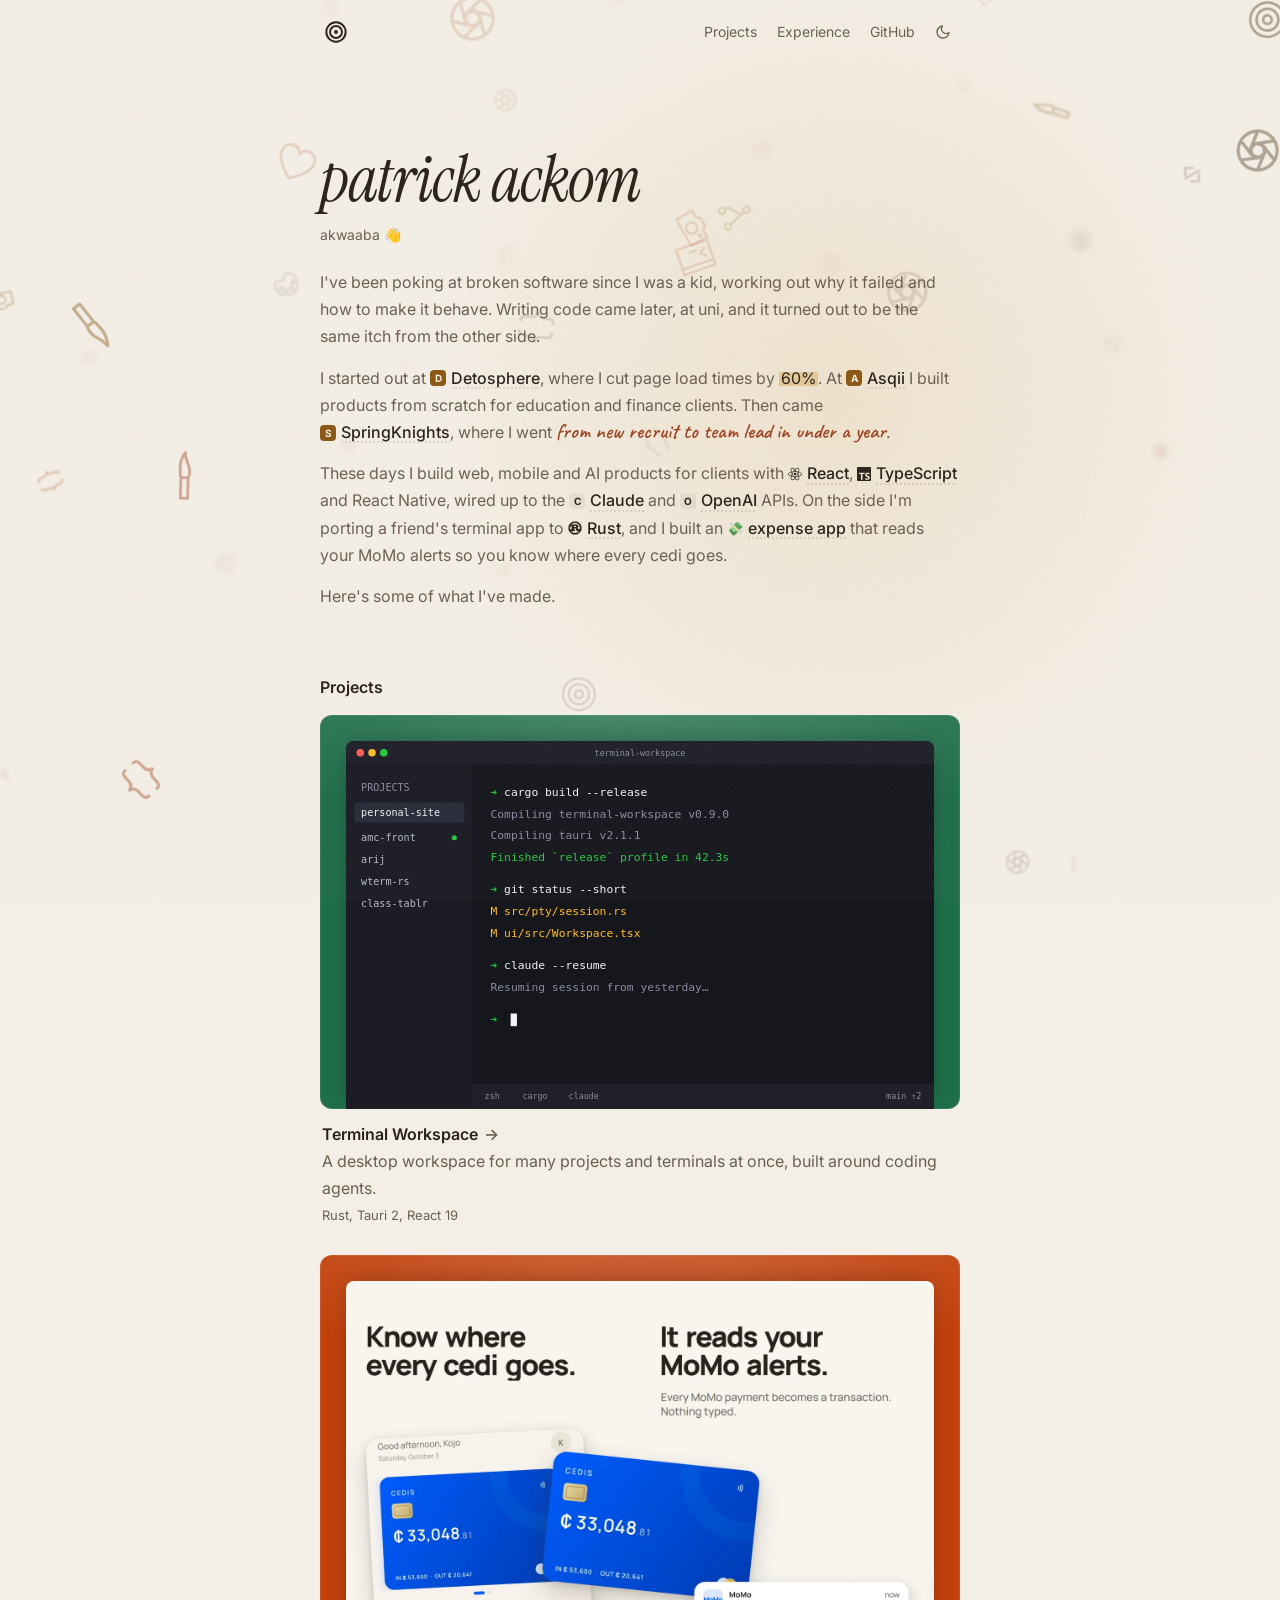
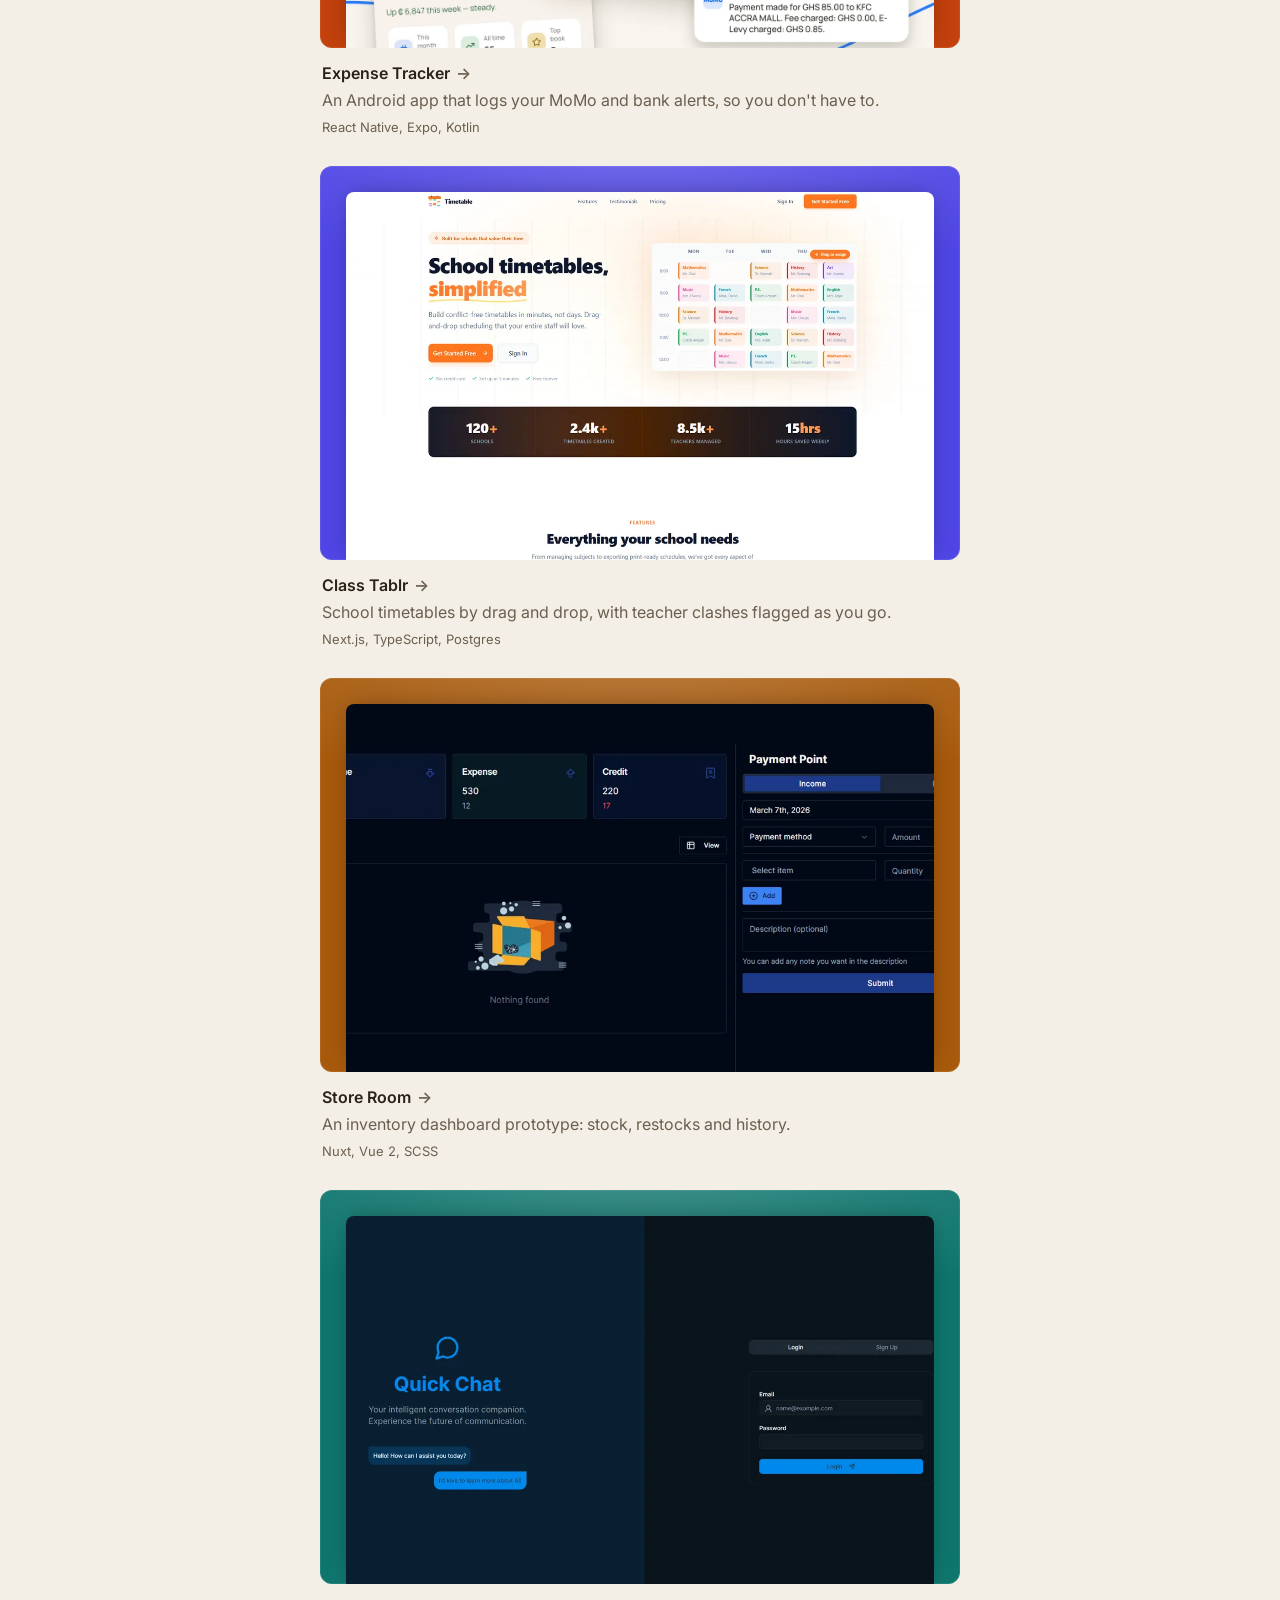
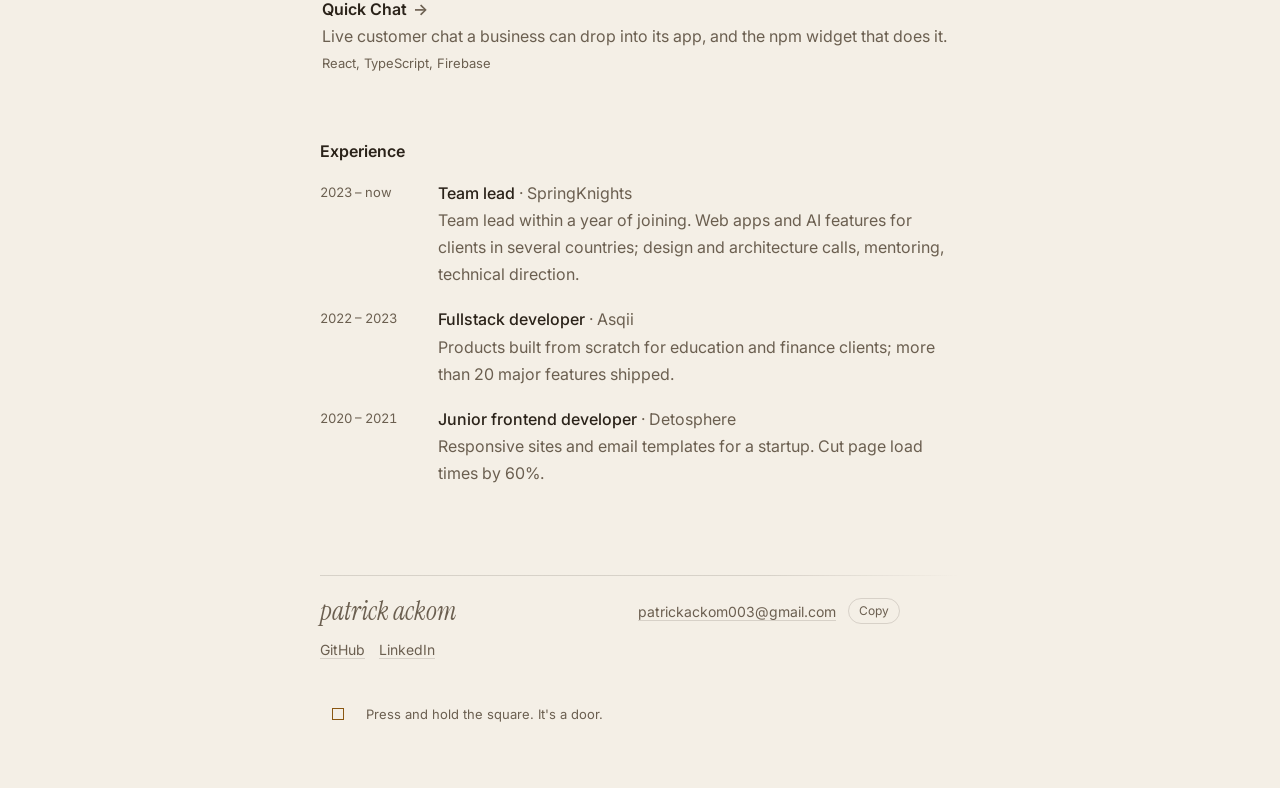
==== index.html @ d1dd1cc8 "feat: tech, photography and painting symbols; team lead at SpringKnights Co-Authored-By: Claude Opus" ====
<!doctype html>
<html lang="en">
    <head>
        <meta charset="UTF-8" />
        <meta name="viewport" content="width=device-width, initial-scale=1.0" />
        <title>Patrick Ackom</title>
        <link rel="icon" href="/favicon.svg" type="image/svg+xml" />
        <meta
            name="description"
            content="Patrick Ackom is a fullstack engineer building web, mobile and AI products, plus a terminal workspace in Rust."
        />
        <link rel="canonical" href="https://patrickackom.site/" />
        <meta property="og:title" content="Patrick Ackom" />
        <meta
            property="og:description"
            content="Fullstack engineer. Web, mobile and AI products, and lately a terminal in Rust."
        />
        <meta property="og:url" content="https://patrickackom.site/" />
        <meta property="og:type" content="website" />
        <meta name="theme-color" content="#1a1918" />

        <!-- Theme and intro state before first paint -->
        <script>
            (function () {
                var d = document.documentElement, t = null, played = null;
                try { t = localStorage.getItem('theme'); } catch (e) {}
                if (t !== 'light' && t !== 'dark') t = matchMedia('(prefers-color-scheme: dark)').matches ? 'dark' : 'light';
                d.setAttribute('data-theme', t);
                d.classList.add('js');
                try { played = sessionStorage.getItem('storyPlayed'); } catch (e) {}
                var reduce = matchMedia('(prefers-reduced-motion: reduce)').matches;
                if (!reduce && played !== '1' && !location.hash) {
                    d.classList.add('story-pending');
                    // If the intro hasn't started in 3s (slow network, script error), show the page as is.
                    setTimeout(function () {
                        if (!window.__storyStarted) d.classList.remove('story-pending');
                    }, 3000);
                }
            })();
        </script>

        <link rel="preconnect" href="https://fonts.googleapis.com" />
        <link rel="preconnect" href="https://fonts.gstatic.com" crossorigin />
        <link
            href="https://fonts.googleapis.com/css2?family=Caveat:wght@600&family=Instrument+Serif:ital@1&family=Inter:wght@400;500;600;700&display=swap"
            rel="stylesheet"
        />
        <link rel="stylesheet" href="/css/site.css" />
    </head>
    <body>
        <a class="skip" href="#main">Skip to content</a>
        <canvas id="bg" aria-hidden="true"></canvas>

        <div class="nav-wrap">
            <nav class="nav col" aria-label="Main">
                <a href="/" class="nav-mark" aria-label="Patrick Ackom, home">
                    <svg viewBox="0 0 100 100" aria-hidden="true" fill="none" stroke="currentColor" stroke-width="9">
                        <circle cx="50" cy="50" r="44" /><circle cx="50" cy="50" r="27" /><circle cx="50" cy="50" r="9" fill="currentColor" stroke="none" />
                    </svg>
                </a>
                <div class="nav-links">
                    <a href="#projects">Projects</a>
                    <a href="#experience">Experience</a>
                    <a href="https://github.com/patt-rick" target="_blank" rel="noopener">GitHub</a>
                    <button class="theme-toggle" id="theme-toggle" type="button" aria-label="Switch theme">
                        <svg class="moon" viewBox="0 0 24 24" fill="none" stroke="currentColor" stroke-width="2" stroke-linecap="round" stroke-linejoin="round" aria-hidden="true"><path d="M21 12.8A9 9 0 1 1 11.2 3a7 7 0 0 0 9.8 9.8z" /></svg>
                        <svg class="sun" viewBox="0 0 24 24" fill="none" stroke="currentColor" stroke-width="2" stroke-linecap="round" aria-hidden="true"><circle cx="12" cy="12" r="4" /><path d="M12 2v2M12 20v2M4.9 4.9l1.4 1.4M17.7 17.7l1.4 1.4M2 12h2M20 12h2M4.9 19.1l1.4-1.4M17.7 6.3l1.4-1.4" /></svg>
                    </button>
                </div>
            </nav>
        </div>

        <main id="main" class="col">
            <header class="intro">
                <h1 class="name"><span class="name-script">patrick ackom</span></h1>
                <p class="akwaaba">akwaaba <span aria-hidden="true">👋</span></p>
            </header>

            <div class="story" id="story">
                <p>
                    I've been poking at broken software since I was a kid, working out why it failed and
                    how to make it behave. Writing code came later, at uni, and it turned out to be the
                    same itch from the other side.
                </p>
                <p>
                    I started out at
                    <span class="chip"><span class="chip-ico chip-ico--letter" aria-hidden="true">D</span>Detosphere</span>,
                    where I cut page load times by <mark class="hl">60%</mark>. At
                    <span class="chip"><span class="chip-ico chip-ico--letter" aria-hidden="true">A</span>Asqii</span>
                    I built products from scratch for education and finance clients. Then came
                    <span class="chip"><span class="chip-ico chip-ico--letter" aria-hidden="true">S</span>SpringKnights</span>,
                    where I went <span class="hand">from new recruit to team lead in under a year</span>.
                </p>
                <p>
                    These days I build web, mobile and AI products for clients with
                    <span class="chip"><span class="chip-ico chip-ico--mask" style="--icon: url(/img/logos/react.svg)" aria-hidden="true"></span>React</span>,
                    <span class="chip"><span class="chip-ico chip-ico--mask" style="--icon: url(/img/logos/typescript.svg)" aria-hidden="true"></span>TypeScript</span>
                    and React Native, wired up to the
                    <span class="chip"><span class="chip-ico" aria-hidden="true">C</span>Claude</span> and
                    <span class="chip"><span class="chip-ico" aria-hidden="true">O</span>OpenAI</span> APIs.
                    On the side I'm porting a friend's terminal app to
                    <a class="chip" href="/projects/terminal-workspace/"><span class="chip-ico chip-ico--mask" style="--icon: url(/img/logos/rust.svg)" aria-hidden="true"></span>Rust</a>,
                    and I built an
                    <a class="chip" href="/projects/expense-tracker/"><span class="chip-ico chip-ico--emoji" aria-hidden="true">💸</span>expense app</a>
                    that reads your MoMo alerts so you know where every cedi goes.
                </p>
                <p>Here's some of what I've made.</p>
            </div>

            <div id="after-story">
                <section class="section" id="projects" aria-labelledby="projects-title">
                    <div class="section-head">
                        <h2 class="section-title" id="projects-title">Projects</h2>
                    </div>
                    <div class="cards">
                        <a class="card" href="/projects/terminal-workspace/" style="--card: #1f6f4a">
                            <div class="card-frame">
                                <img class="card-shot" src="/img/terminal.svg" alt="" width="1400" height="875" />
                            </div>
                            <div class="card-meta">
                                <h3 class="card-title">Terminal Workspace <span class="arrow" aria-hidden="true">→</span></h3>
                                <p class="card-line">A desktop workspace for many projects and terminals at once, built around coding agents.</p>
                                <p class="card-stack">Rust, Tauri 2, React 19</p>
                            </div>
                        </a>
                        <a class="card" href="/projects/expense-tracker/" style="--card: #c2410c">
                            <div class="card-frame">
                                <img class="card-shot" src="/img/expense.webp" alt="" width="1400" height="1050" loading="lazy" />
                            </div>
                            <div class="card-meta">
                                <h3 class="card-title">Expense Tracker <span class="arrow" aria-hidden="true">→</span></h3>
                                <p class="card-line">An Android app that logs your MoMo and bank alerts, so you don't have to.</p>
                                <p class="card-stack">React Native, Expo, Kotlin</p>
                            </div>
                        </a>
                        <a class="card" href="/projects/class-tablr/" style="--card: #4f46e5">
                            <div class="card-frame">
                                <img class="card-shot" src="/img/tt.webp" alt="" width="1400" height="717" loading="lazy" />
                            </div>
                            <div class="card-meta">
                                <h3 class="card-title">Class Tablr <span class="arrow" aria-hidden="true">→</span></h3>
                                <p class="card-line">School timetables by drag and drop, with teacher clashes flagged as you go.</p>
                                <p class="card-stack">Next.js, TypeScript, Postgres</p>
                            </div>
                        </a>
                        <a class="card" href="/projects/store-room/" style="--card: #a85a0c">
                            <div class="card-frame">
                                <img class="card-shot" src="/img/sr.webp" alt="" width="1400" height="598" loading="lazy" />
                            </div>
                            <div class="card-meta">
                                <h3 class="card-title">Store Room <span class="arrow" aria-hidden="true">→</span></h3>
                                <p class="card-line">An inventory dashboard prototype: stock, restocks and history.</p>
                                <p class="card-stack">Nuxt, Vue 2, SCSS</p>
                            </div>
                        </a>
                        <a class="card" href="/projects/quick-chat/" style="--card: #0f766e">
                            <div class="card-frame">
                                <img class="card-shot" src="/img/qc.webp" alt="" width="1400" height="665" loading="lazy" />
                            </div>
                            <div class="card-meta">
                                <h3 class="card-title">Quick Chat <span class="arrow" aria-hidden="true">→</span></h3>
                                <p class="card-line">Live customer chat a business can drop into its app, and the npm widget that does it.</p>
                                <p class="card-stack">React, TypeScript, Firebase</p>
                            </div>
                        </a>
                    </div>
                </section>

                <section class="section" id="experience" aria-labelledby="experience-title">
                    <div class="section-head">
                        <h2 class="section-title" id="experience-title">Experience</h2>
                    </div>
                    <ol class="jobs">
                        <li class="job">
                            <p class="job-years">2023 – now</p>
                            <div>
                                <h3 class="job-role">Team lead <span class="job-at">· SpringKnights</span></h3>
                                <p class="job-desc">Team lead within a year of joining. Web apps and AI features for clients in several countries; design and architecture calls, mentoring, technical direction.</p>
                            </div>
                        </li>
                        <li class="job">
                            <p class="job-years">2022 – 2023</p>
                            <div>
                                <h3 class="job-role">Fullstack developer <span class="job-at">· Asqii</span></h3>
                                <p class="job-desc">Products built from scratch for education and finance clients; more than 20 major features shipped.</p>
                            </div>
                        </li>
                        <li class="job">
                            <p class="job-years">2020 – 2021</p>
                            <div>
                                <h3 class="job-role">Junior frontend developer <span class="job-at">· Detosphere</span></h3>
                                <p class="job-desc">Responsive sites and email templates for a startup. Cut page load times by 60%.</p>
                            </div>
                        </li>
                    </ol>
                </section>
            </div>
        </main>

        <footer class="footer col">
            <hr class="footer-rule" />
            <div class="footer-row">
                <p class="footer-name" aria-hidden="true">patrick ackom</p>
                <div class="footer-contact">
                    <a class="link footer-email" href="mailto:patrickackom003@gmail.com">patrickackom003@gmail.com</a>
                    <button class="copy" id="copy" type="button" data-copy="patrickackom003@gmail.com">Copy</button>
                    <span class="copy-status" id="copy-status" role="status" aria-live="polite"></span>
                </div>
            </div>
            <p class="footer-links">
                <a class="link" href="https://github.com/patt-rick" target="_blank" rel="noopener">GitHub</a>
                <a class="link" href="https://www.linkedin.com/in/patrick-ackom" target="_blank" rel="noopener">LinkedIn</a>
            </p>
            <div class="egg" id="egg">
                <button class="egg-square" id="egg-square" type="button" aria-describedby="egg-hint">
                    <svg class="egg-ring" viewBox="0 0 40 40" aria-hidden="true">
                        <circle cx="20" cy="20" r="18" pathLength="1" />
                    </svg>
                    <span class="sr-only">Open the hidden page</span>
                </button>
                <p class="egg-hint" id="egg-hint">Press and hold the square. It's a door.</p>
                <p class="sr-only" id="egg-status" aria-live="polite"></p>
            </div>
        </footer>

        <script src="/js/site.js" defer></script>
        <script src="/js/glyphs.js" defer></script>
        <script src="/js/adinkra.js" defer></script>
        <script src="/js/story.js" defer></script>
        <script src="/js/easter.js" defer></script>
    </body>
</html>
---- css/site.css ----
/* ==========================================================
   patrickackom.site: one narrow column, a story, and line-art
   symbols (Adinkra, tech, camera, paint) drifting through warm light behind it.
   Inter for reading, Caveat for the odd handwritten aside,
   Instrument Serif italic for the name.
   ========================================================== */

/* ---------- Tokens ---------- */
:root {
  --bg: #f4efe6;
  --surface: rgba(255, 252, 245, 0.72);
  --text: #2a2219;
  --muted: #6b5f50;
  --rule: rgba(42, 34, 25, 0.14);
  --accent: #8a5712;
  --accent-2: #9c4422;
  --hl: rgba(212, 162, 76, 0.42);
  --chip-bg: rgba(42, 34, 25, 0.06);
  --glyph-1: #8a5a1c;
  --glyph-2: #a24a26;
  --glyph-3: #5a4630;
  --shaft: rgba(212, 162, 76, 0.16);
  --grain: 0.05;

  --col: 640px;
  --gutter: 16px;
  --ease-out: cubic-bezier(0.16, 1, 0.3, 1);
  color-scheme: light;
}

:root[data-theme='dark'] {
  --bg: #1a1918;
  --surface: rgba(26, 25, 24, 0.72);
  --text: #ece8e1;
  --muted: #a39d93;
  --rule: rgba(236, 232, 225, 0.12);
  --accent: #d4a24c;
  --accent-2: #e08a62;
  --hl: rgba(212, 162, 76, 0.34);
  --chip-bg: rgba(236, 232, 225, 0.07);
  --glyph-1: #d4a24c;
  --glyph-2: #c8643b;
  --glyph-3: #efe3c8;
  --shaft: rgba(232, 190, 120, 0.09);
  --grain: 0.07;
  color-scheme: dark;
}

/* No-JS visitors who prefer dark still get it. */
@media (prefers-color-scheme: dark) {
  :root:not([data-theme]) {
    --bg: #1a1918;
    --surface: rgba(26, 25, 24, 0.72);
    --text: #ece8e1;
    --muted: #a39d93;
    --rule: rgba(236, 232, 225, 0.12);
    --accent: #d4a24c;
    --accent-2: #e08a62;
    --hl: rgba(212, 162, 76, 0.34);
    --chip-bg: rgba(236, 232, 225, 0.07);
    --shaft: rgba(232, 190, 120, 0.09);
    --grain: 0.07;
    color-scheme: dark;
  }
}

/* ---------- Base ---------- */
*,
*::before,
*::after { box-sizing: border-box; }

html { -webkit-text-size-adjust: 100%; scroll-padding-top: 80px; }

body {
  margin: 0;
  min-height: 100vh;
  background: var(--bg);
  color: var(--text);
  font-family: 'Inter', system-ui, -apple-system, 'Segoe UI', sans-serif;
  font-size: 16px;
  line-height: 1.7;
  -webkit-font-smoothing: antialiased;
  overflow-x: clip;
  transition: background-color 0.4s ease, color 0.4s ease;
}

/* Warm light shaft, top right. */
body::before {
  content: '';
  position: fixed;
  inset: -20% -10% auto auto;
  width: 90vmax;
  height: 90vmax;
  background: radial-gradient(closest-side, var(--shaft), transparent 70%);
  pointer-events: none;
  z-index: 0;
}

/* Film grain. */
body::after {
  content: '';
  position: fixed;
  inset: 0;
  pointer-events: none;
  z-index: 50;
  opacity: var(--grain);
  background-image: url("data:image/svg+xml,%3Csvg xmlns='http://www.w3.org/2000/svg' width='160' height='160'%3E%3Cfilter id='n'%3E%3CfeTurbulence type='fractalNoise' baseFrequency='.9' numOctaves='2' stitchTiles='stitch'/%3E%3C/filter%3E%3Crect width='100%25' height='100%25' filter='url(%23n)'/%3E%3C/svg%3E");
}

#bg {
  position: fixed;
  inset: 0;
  width: 100%;
  height: 100%;
  z-index: 0;
  pointer-events: none;
}

h1, h2, h3, p, ul, ol, figure { margin: 0; }
ul, ol { padding: 0; list-style: none; }
img { display: block; max-width: 100%; height: auto; }
a { color: inherit; }
button { font: inherit; color: inherit; }

::selection { background: var(--hl); color: var(--text); }

:focus-visible {
  outline: 2px solid var(--accent);
  outline-offset: 3px;
  border-radius: 4px;
}

.col {
  position: relative;
  z-index: 1;
  max-width: calc(var(--col) + var(--gutter) * 2);
  margin-inline: auto;
  padding-inline: var(--gutter);
}

.sr-only {
  position: absolute;
  width: 1px;
  height: 1px;
  padding: 0;
  margin: -1px;
  overflow: hidden;
  clip: rect(0, 0, 0, 0);
  white-space: nowrap;
  border: 0;
}

.skip {
  position: fixed;
  top: 12px;
  left: 12px;
  z-index: 100;
  padding: 8px 14px;
  border-radius: 8px;
  background: var(--text);
  color: var(--bg);
  text-decoration: none;
  transform: translateY(-160%);
  transition: transform 0.2s var(--ease-out);
}
.skip:focus { transform: none; }

.link {
  text-decoration: underline;
  text-decoration-color: var(--rule);
  text-underline-offset: 0.22em;
  text-decoration-thickness: 1px;
  transition: text-decoration-color 0.2s ease, color 0.2s ease;
}
.link:hover { text-decoration-color: currentColor; }

/* ---------- Nav ---------- */
.nav-wrap {
  position: sticky;
  top: 0;
  z-index: 20;
  transition: background-color 0.3s ease, backdrop-filter 0.3s ease;
}
.nav-wrap.is-scrolled {
  background: var(--surface);
  -webkit-backdrop-filter: blur(12px);
  backdrop-filter: blur(12px);
  box-shadow: 0 1px 0 var(--rule);
}
.nav {
  display: flex;
  align-items: center;
  justify-content: space-between;
  height: 64px;
}
.nav-mark {
  display: inline-flex;
  width: 32px;
  height: 32px;
  align-items: center;
  justify-content: center;
  color: var(--text);
  border-radius: 8px;
  transition: transform 0.5s var(--ease-out);
}
.nav-mark:hover { transform: rotate(90deg); }
.nav-mark svg { width: 22px; height: 22px; }
.nav-links {
  display: flex;
  align-items: center;
  gap: 2px;
}
.nav-links a,
.theme-toggle {
  display: inline-flex;
  align-items: center;
  height: 30px;
  padding: 0 9px;
  border-radius: 8px;
  color: var(--muted);
  font-size: 14px;
  text-decoration: none;
  transition: color 0.2s ease, background-color 0.2s ease;
}
.nav-links a:hover,
.theme-toggle:hover { color: var(--text); background: var(--chip-bg); }
.nav-links a[aria-current='page'] { color: var(--text); background: var(--chip-bg); }
.theme-toggle {
  border: 0;
  background: none;
  cursor: pointer;
  width: 34px;
  justify-content: center;
  padding: 0;
}
.theme-toggle svg { width: 16px; height: 16px; }
.theme-toggle .sun { display: none; }
:root[data-theme='dark'] .theme-toggle .sun { display: block; }
:root[data-theme='dark'] .theme-toggle .moon { display: none; }

/* ---------- Intro ---------- */
.intro { padding-top: clamp(40px, 9vh, 88px); }

.name {
  font-weight: 400;
  line-height: 1;
}
.name-script {
  display: inline-block;
  font-family: 'Instrument Serif', Georgia, serif;
  font-style: italic;
  font-size: clamp(46px, 11vw, 64px);
  letter-spacing: -0.015em;
  padding: 0.05em 0.12em 0.08em 0;
  color: var(--text);
}
.akwaaba {
  margin-top: 6px;
  color: var(--muted);
  font-size: 14px;
}

.story {
  margin-top: 22px;
  color: var(--muted);
}
.story p + p { margin-top: 14px; }
.story:focus { outline: none; }
.story strong { color: var(--text); font-weight: 500; }

/* Inline chips: a tiny mark + a name. */
.chip {
  display: inline;
  color: var(--text);
  font-weight: 500;
  white-space: nowrap;
  text-decoration: underline;
  text-decoration-color: var(--rule);
  text-decoration-style: dotted;
  text-underline-offset: 0.25em;
}
a.chip:hover { text-decoration-style: solid; text-decoration-color: currentColor; }
.chip-ico {
  display: inline-grid;
  place-items: center;
  vertical-align: middle;
  position: relative;
  top: -1px;
  margin-right: 5px;
  width: 16px;
  height: 16px;
  flex: none;
  border-radius: 4px;
  font-size: 10px;
  font-weight: 700;
  line-height: 1;
  background: var(--chip-bg);
  color: var(--text);
  text-decoration: none;
}
.chip-ico--letter { background: var(--accent); color: var(--bg); }
.chip-ico--mask {
  border-radius: 0;
  background: currentColor;
  -webkit-mask: var(--icon) center / contain no-repeat;
  mask: var(--icon) center / contain no-repeat;
  width: 14px;
  height: 14px;
}
.chip-ico--emoji { background: none; font-size: 13px; }

.hand {
  font-family: 'Caveat', cursive;
  font-size: 1.32em;
  font-weight: 600;
  line-height: 1;
  color: var(--accent-2);
}

mark.hl {
  color: var(--text);
  padding: 0 2px;
  border-radius: 2px;
  background: linear-gradient(var(--hl), var(--hl)) no-repeat 0 85% / 100% 72%;
  transition: background-size 0.7s var(--ease-out);
}

/* ---------- Intro playback states (see js/story.js) ---------- */
.story-pending .story,
.story-pending .name-script { opacity: 0; }

.story-playing .name-script {
  animation: draw-name 1.3s cubic-bezier(0.55, 0, 0.3, 1) both;
}
@keyframes draw-name {
  from { clip-path: inset(-20% 100% -30% -10%); }
  to { clip-path: inset(-20% -10% -30% -10%); }
}
.story-playing .story .u {
  opacity: 0;
  transition: opacity 0.35s ease;
}
.story-playing .story .u.on { opacity: 1; }
.story-playing mark.hl:not(.on) { background-size: 0% 72%; }
.story-playing mark.hl.on { transition: opacity 0.35s ease, background-size 0.7s var(--ease-out) 0.2s; }

.story-pending :is(#after-story, .footer),
.story-playing :is(#after-story, .footer) {
  filter: blur(10px);
  opacity: 0.4;
  pointer-events: none;
  user-select: none;
}
#after-story,
.footer { transition: filter 0.8s ease, opacity 0.8s ease; }

.story-controls {
  position: fixed;
  left: 50%;
  bottom: max(20px, env(safe-area-inset-bottom));
  z-index: 30;
  display: flex;
  gap: 2px;
  padding: 4px;
  border-radius: 999px;
  background: #111;
  color: #f4f1ea;
  box-shadow: 0 8px 30px -8px rgba(0, 0, 0, 0.5);
  transform: translateX(-50%);
  animation: rise 0.5s var(--ease-out) 0.6s both;
}
@keyframes rise {
  from { opacity: 0; transform: translate(-50%, 12px); }
}
.story-btn {
  display: inline-flex;
  align-items: center;
  gap: 7px;
  height: 32px;
  padding: 0 13px;
  border: 0;
  border-radius: 999px;
  background: none;
  color: inherit;
  font-size: 13px;
  font-weight: 500;
  cursor: pointer;
}
.story-btn:hover,
.story-btn[aria-pressed='true'] { background: rgba(255, 255, 255, 0.12); }
.story-btn:focus-visible { outline-color: #d4a24c; }

/* ---------- Sections ---------- */
.section { padding-top: 64px; }
.section-head {
  display: flex;
  align-items: baseline;
  justify-content: space-between;
  margin-bottom: 14px;
}
.section-title {
  font-size: 16px;
  font-weight: 600;
  color: var(--text);
}

/* ---------- Project cards ---------- */
.cards { display: grid; gap: 28px; }
.card {
  display: block;
  color: inherit;
  text-decoration: none;
}
.card-frame {
  position: relative;
  overflow: hidden;
  padding: 26px 26px 0;
  border-radius: 12px;
  background: var(--card, #444);
  box-shadow: inset 0 0 0 1px rgba(255, 255, 255, 0.08);
  transition: filter 0.35s ease;
}
.card-frame::after {
  /* soft top light on the colour */
  content: '';
  position: absolute;
  inset: 0;
  background: radial-gradient(120% 70% at 50% -10%, rgba(255, 255, 255, 0.22), transparent 60%);
  pointer-events: none;
}
.card-shot {
  position: relative;
  z-index: 1;
  width: 100%;
  aspect-ratio: 16 / 10;
  object-fit: cover;
  object-position: top;
  border-radius: 8px 8px 0 0;
  box-shadow: 0 -2px 24px -6px rgba(0, 0, 0, 0.35);
  transition: transform 0.45s var(--ease-out);
}
.card:hover .card-shot,
.card:focus-visible .card-shot { transform: translateY(-4px); }
.card:hover .card-frame { filter: saturate(1.12) brightness(1.04); }
.card:focus-visible { outline: none; }
.card:focus-visible .card-frame { outline: 2px solid var(--accent); outline-offset: 3px; }

.card-meta { padding: 12px 2px 0; }
.card-title {
  display: flex;
  align-items: center;
  gap: 6px;
  font-size: 16px;
  font-weight: 600;
  color: var(--text);
}
.card-title .arrow {
  color: var(--muted);
  transition: transform 0.3s var(--ease-out);
}
.card:hover .card-title .arrow { transform: translateX(3px); }
.card-line { color: var(--muted); }
.card-stack {
  margin-top: 2px;
  font-size: 13px;
  color: var(--muted);
}

/* ---------- Experience ---------- */
.jobs { display: grid; gap: 18px; }
.job {
  display: grid;
  grid-template-columns: 6.5rem 1fr;
  gap: 4px 14px;
}
.job-years {
  color: var(--muted);
  font-size: 13px;
  font-variant-numeric: tabular-nums;
  padding-top: 1px;
}
.job-role { font-size: 16px; font-weight: 500; color: var(--text); }
.job-at { color: var(--muted); font-weight: 400; }
.job-desc { color: var(--muted); }
@media (max-width: 460px) {
  .job { grid-template-columns: 1fr; }
}

/* ---------- Footer ---------- */
.footer {
  position: relative;
  z-index: 1;
  margin-top: 88px;
  padding-bottom: 56px;
}
.footer-rule {
  height: 1px;
  border: 0;
  margin: 0 0 22px;
  background: linear-gradient(90deg, var(--rule), var(--rule) 70%, transparent);
}
.footer-row {
  display: flex;
  flex-wrap: wrap;
  align-items: center;
  justify-content: space-between;
  gap: 14px 20px;
}
.footer-name {
  font-family: 'Instrument Serif', Georgia, serif;
  font-style: italic;
  font-size: 26px;
  line-height: 1;
  color: var(--muted);
}
.footer-contact {
  display: flex;
  flex-wrap: wrap;
  align-items: center;
  gap: 6px 12px;
  font-size: 14px;
  color: var(--muted);
}
.copy {
  height: 26px;
  padding: 0 10px;
  border: 1px solid var(--rule);
  border-radius: 999px;
  background: none;
  color: var(--muted);
  font-size: 12px;
  cursor: pointer;
}
.copy:hover { color: var(--text); border-color: var(--muted); }
.copy-status { min-width: 4em; font-size: 12px; color: var(--accent-2); }
.footer-links {
  display: flex;
  gap: 14px;
  margin-top: 14px;
  font-size: 14px;
  color: var(--muted);
}

/* ---------- Easter egg door ---------- */
.egg {
  display: flex;
  align-items: center;
  gap: 10px;
  margin-top: 34px;
  font-size: 13px;
  color: var(--muted);
}
.egg-square {
  position: relative;
  width: 36px;
  height: 36px;
  padding: 0;
  border: 0;
  background: none;
  cursor: pointer;
  touch-action: none;
  -webkit-touch-callout: none;
  user-select: none;
}
.egg-square::before {
  content: '';
  position: absolute;
  inset: 12px;
  border: 1.5px solid var(--accent);
  transition: transform 0.3s var(--ease-out), background-color 0.3s ease;
}
.egg-square:hover::before { transform: rotate(45deg); background: var(--accent); }
.egg-square.is-holding::before {
  background: var(--accent);
  transform: rotate(45deg) scale(calc(1 + var(--p, 0) * 0.5));
}
.egg-ring {
  position: absolute;
  inset: 0;
  rotate: -90deg;
  opacity: 0;
  transition: opacity 0.2s ease;
}
.egg-square.is-holding .egg-ring { opacity: 1; }
.egg-ring circle {
  fill: none;
  stroke: var(--accent);
  stroke-width: 2;
  stroke-dasharray: 1;
  stroke-dashoffset: calc(1 - var(--p, 0));
}
/* The warp grows in the accent colour and settles into the page background. */
.warp {
  position: fixed;
  z-index: 1000;
  background: var(--accent);
  pointer-events: none;
}

/* ---------- Project pages ---------- */
.project-tint {
  position: absolute;
  inset: 0 0 auto 0;
  height: 460px;
  z-index: 0;
  pointer-events: none;
  background: radial-gradient(70% 100% at 50% 0%, color-mix(in srgb, var(--card) 38%, transparent), transparent 75%);
}
.project { padding-top: clamp(28px, 6vh, 64px); }
.back {
  display: inline-flex;
  align-items: center;
  gap: 6px;
  margin-bottom: 18px;
  margin-left: -10px;
  padding: 4px 10px;
  border-radius: 8px;
  color: var(--muted);
  font-size: 14px;
  text-decoration: none;
  transition: color 0.2s ease, background-color 0.2s ease;
}
.back:hover { color: var(--text); background: var(--chip-bg); }
.back .arrow { transition: transform 0.3s var(--ease-out); }
.back:hover .arrow { transform: translateX(-3px); }
.project-head {
  display: flex;
  align-items: flex-start;
  justify-content: space-between;
  gap: 16px;
  margin-bottom: 22px;
}
.project-title {
  font-size: 28px;
  font-weight: 600;
  line-height: 1.2;
  letter-spacing: -0.01em;
}
.project-when { margin-top: 4px; color: var(--muted); font-size: 13px; }
.project-actions { display: flex; gap: 6px; flex: none; padding-top: 2px; }
.pill {
  display: inline-flex;
  align-items: center;
  gap: 6px;
  height: 32px;
  padding: 0 14px;
  border-radius: 999px;
  border: 1px solid var(--rule);
  background: var(--surface);
  color: var(--text);
  font-size: 13px;
  font-weight: 500;
  text-decoration: none;
  transition: border-color 0.2s ease, background-color 0.2s ease;
}
.pill:hover { border-color: var(--muted); }
.pill--icon { width: 32px; padding: 0; justify-content: center; }
.pill svg { width: 15px; height: 15px; }

.project .card-frame { margin-bottom: 28px; }
.project .card-shot { aspect-ratio: auto; }

.prose { color: var(--muted); }
.prose p + p { margin-top: 14px; }
.prose h2 {
  margin: 34px 0 10px;
  font-size: 16px;
  font-weight: 600;
  color: var(--text);
}
.prose strong { color: var(--text); font-weight: 500; }
.prose a { color: var(--text); }
.prose code {
  font-family: ui-monospace, 'Cascadia Code', Consolas, monospace;
  font-size: 0.88em;
  padding: 1px 5px;
  border-radius: 4px;
  background: var(--chip-bg);
  color: var(--text);
}
.prose ul { margin-top: 10px; display: grid; gap: 6px; }
.prose li { position: relative; padding-left: 16px; }
.prose li::before {
  content: '';
  position: absolute;
  left: 2px;
  top: 0.7em;
  width: 5px;
  height: 5px;
  border-radius: 1px;
  background: var(--accent);
  transform: rotate(45deg);
}

.stack-line {
  display: flex;
  flex-wrap: wrap;
  gap: 6px;
  margin-top: 30px;
}
.tag {
  padding: 3px 9px;
  border-radius: 999px;
  background: var(--chip-bg);
  color: var(--text);
  font-size: 12px;
}

.pager {
  display: grid;
  grid-template-columns: 1fr 1fr;
  gap: 12px;
  margin-top: 56px;
}
.pager a {
  display: block;
  padding: 14px 16px;
  border: 1px solid var(--rule);
  border-radius: 12px;
  background: var(--surface);
  text-decoration: none;
  transition: border-color 0.2s ease;
}
.pager a:hover { border-color: var(--muted); }
.pager .dir { display: block; font-size: 12px; color: var(--muted); }
.pager .to { display: block; font-weight: 500; color: var(--text); }
.pager .next { text-align: right; }

/* ---------- Reduced motion ---------- */
@media (prefers-reduced-motion: reduce) {
  *, *::before, *::after {
    transition-duration: 0.01ms !important;
    animation-duration: 0.01ms !important;
    animation-delay: 0s !important;
  }
}
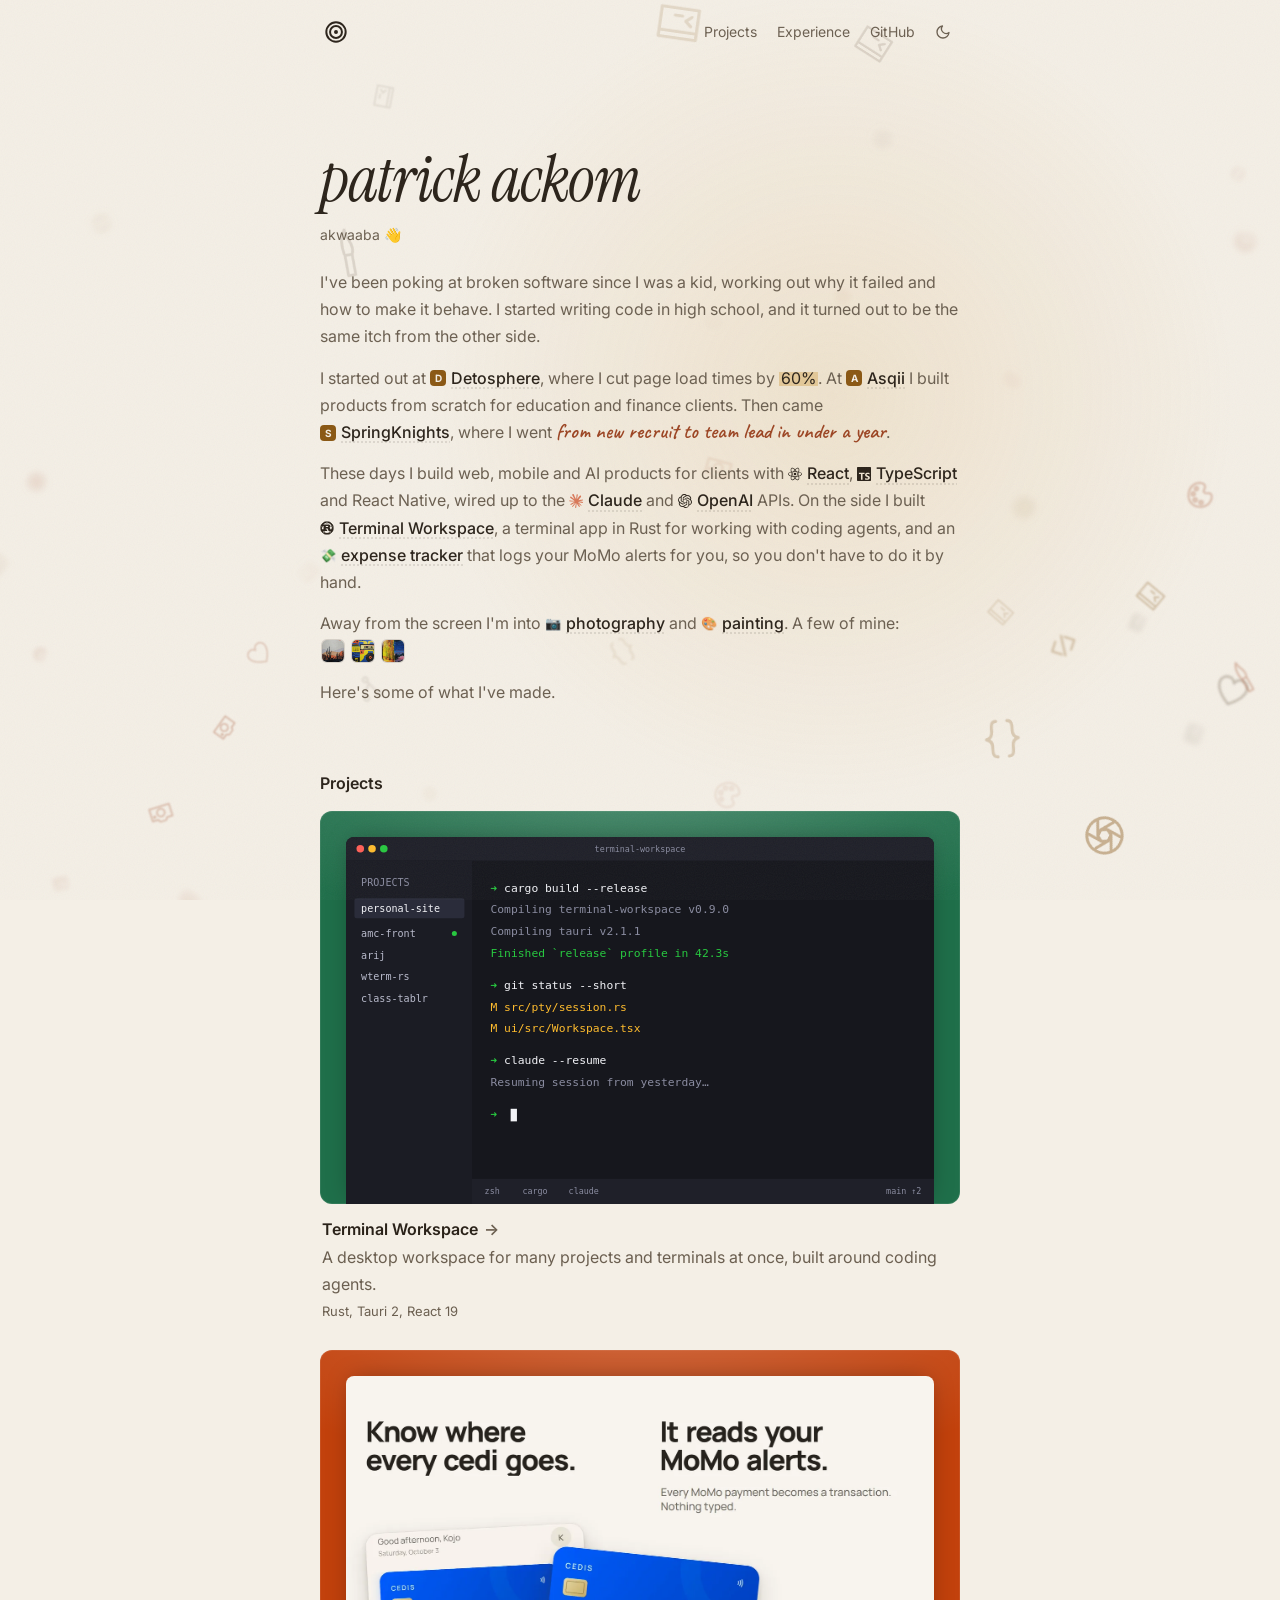
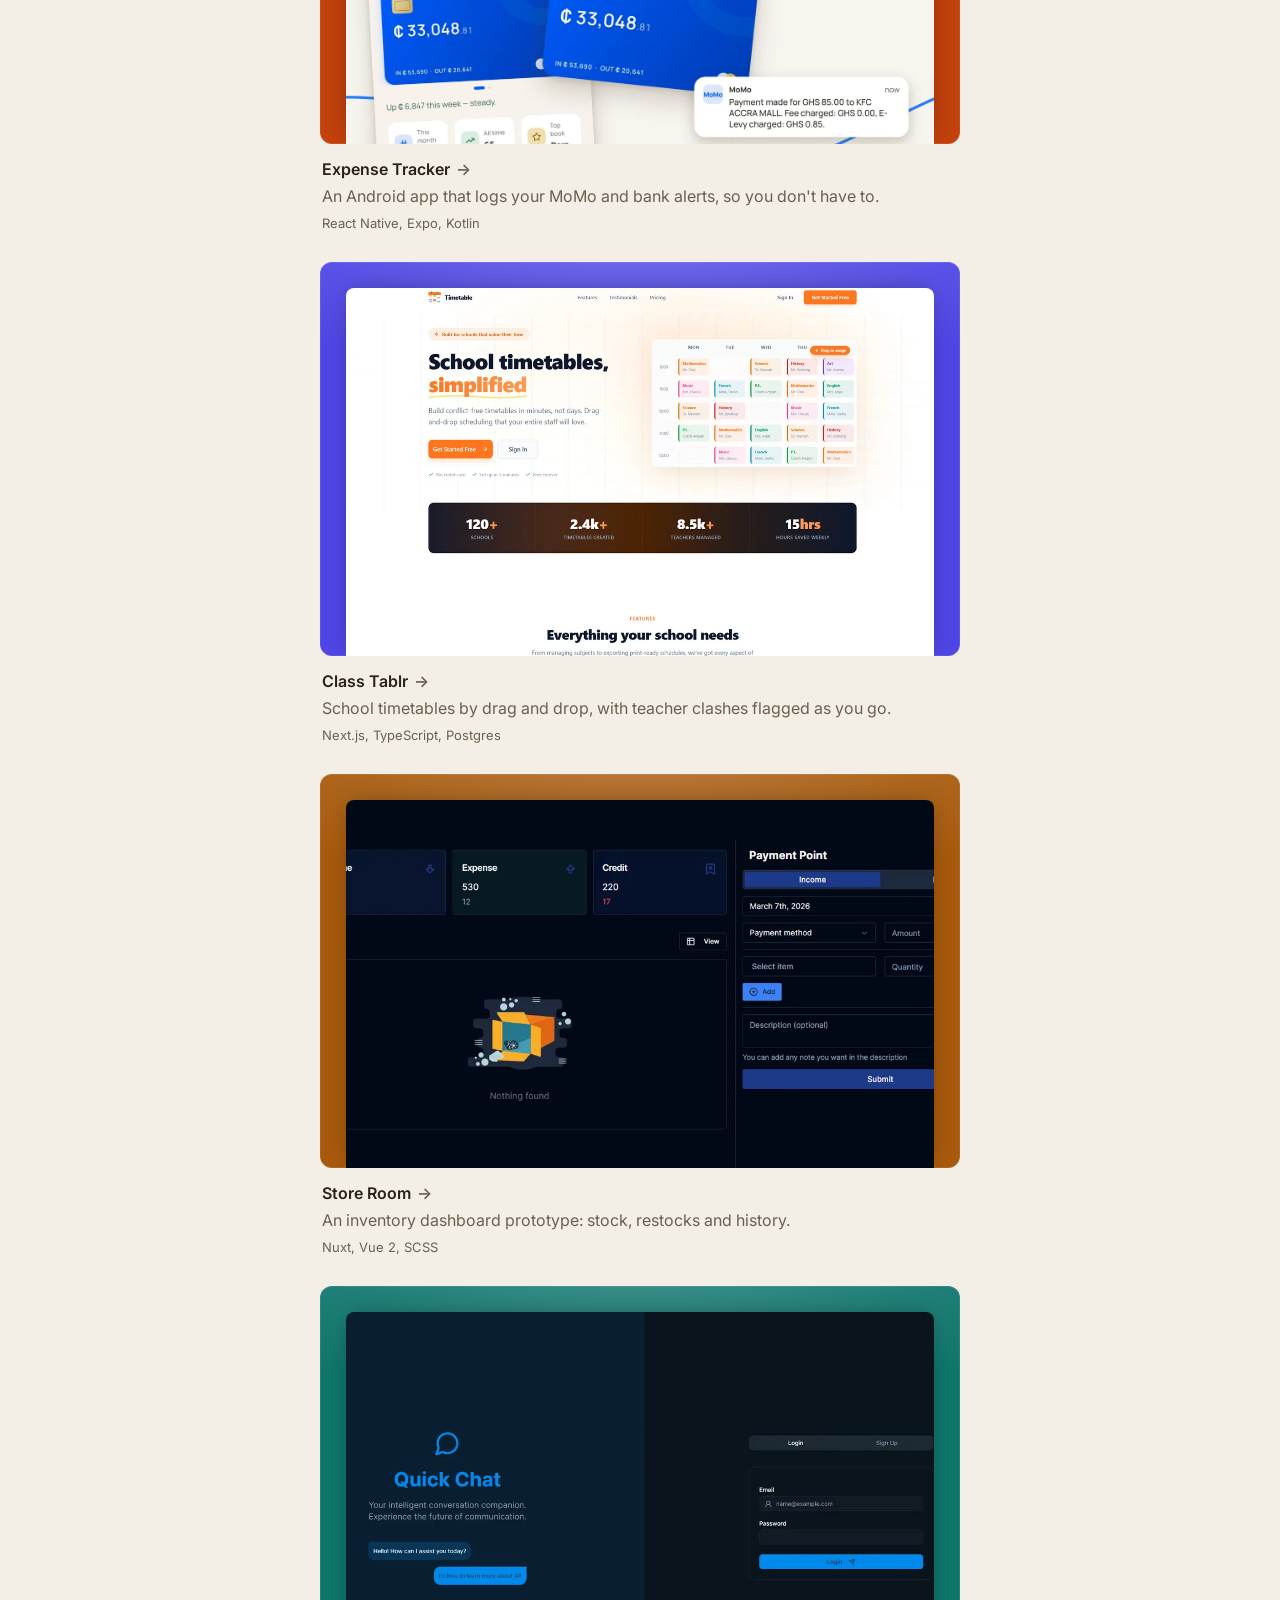
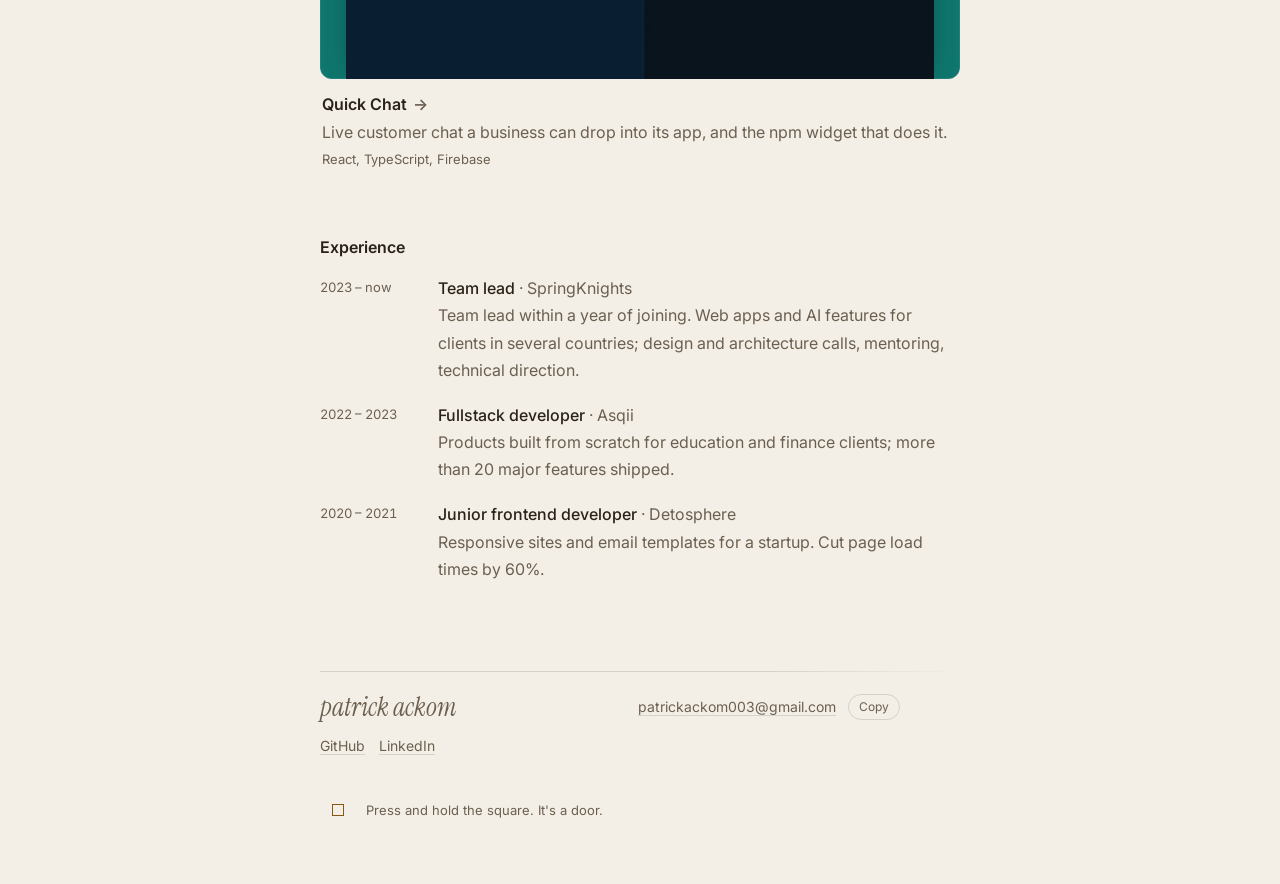
==== commit 2dfcaafd: "feat: bio update, hobbies with painting pop-outs, real Claude/OpenAI logos Co-Authored-By: Claude Op" ====
--- a/index.html
+++ b/index.html
@@ -79,8 +79,8 @@
             <div class="story" id="story">
                 <p>
                     I've been poking at broken software since I was a kid, working out why it failed and
-                    how to make it behave. Writing code came later, at uni, and it turned out to be the
-                    same itch from the other side.
+                    how to make it behave. I started writing code in high school, and it turned out to be
+                    the same itch from the other side.
                 </p>
                 <p>
                     I started out at
@@ -96,13 +96,25 @@
                     <span class="chip"><span class="chip-ico chip-ico--mask" style="--icon: url(/img/logos/react.svg)" aria-hidden="true"></span>React</span>,
                     <span class="chip"><span class="chip-ico chip-ico--mask" style="--icon: url(/img/logos/typescript.svg)" aria-hidden="true"></span>TypeScript</span>
                     and React Native, wired up to the
-                    <span class="chip"><span class="chip-ico" aria-hidden="true">C</span>Claude</span> and
-                    <span class="chip"><span class="chip-ico" aria-hidden="true">O</span>OpenAI</span> APIs.
-                    On the side I'm porting a friend's terminal app to
-                    <a class="chip" href="/projects/terminal-workspace/"><span class="chip-ico chip-ico--mask" style="--icon: url(/img/logos/rust.svg)" aria-hidden="true"></span>Rust</a>,
-                    and I built an
-                    <a class="chip" href="/projects/expense-tracker/"><span class="chip-ico chip-ico--emoji" aria-hidden="true">💸</span>expense app</a>
-                    that reads your MoMo alerts so you know where every cedi goes.
+                    <span class="chip"><span class="chip-ico chip-ico--mask chip-ico--claude" style="--icon: url(/img/logos/claude.svg)" aria-hidden="true"></span>Claude</span> and
+                    <span class="chip"><span class="chip-ico chip-ico--mask" style="--icon: url(/img/logos/openai.svg)" aria-hidden="true"></span>OpenAI</span> APIs.
+                    On the side I built
+                    <a class="chip" href="/projects/terminal-workspace/"><span class="chip-ico chip-ico--mask" style="--icon: url(/img/logos/rust.svg)" aria-hidden="true"></span>Terminal Workspace</a>,
+                    a terminal app in Rust for working with coding agents, and an
+                    <a class="chip" href="/projects/expense-tracker/"><span class="chip-ico chip-ico--emoji" aria-hidden="true">💸</span>expense tracker</a>
+                    that logs your MoMo alerts for you, so you don't have to do it by hand.
+                </p>
+                <p>
+                    Away from the screen I'm into
+                    <span class="chip"><span class="chip-ico chip-ico--emoji" aria-hidden="true">📷</span>photography</span>
+                    and
+                    <span class="chip"><span class="chip-ico chip-ico--emoji" aria-hidden="true">🎨</span>painting</span>.
+                    A few of mine:
+                    <span class="arts">
+                        <a class="art" href="/img/paintings/p1.jpg" target="_blank" rel="noopener" style="--art: url(/img/paintings/p1.jpg)" aria-label="Painting 1, opens full size in a new tab"></a>
+                        <a class="art" href="/img/paintings/p2.jpg" target="_blank" rel="noopener" style="--art: url(/img/paintings/p2.jpg)" aria-label="Painting 2, opens full size in a new tab"></a>
+                        <a class="art" href="/img/paintings/p3.jpg" target="_blank" rel="noopener" style="--art: url(/img/paintings/p3.jpg)" aria-label="Painting 3, opens full size in a new tab"></a>
+                    </span>
                 </p>
                 <p>Here's some of what I've made.</p>
             </div>
--- a/css/site.css
+++ b/css/site.css
@@ -308,6 +308,57 @@
   height: 14px;
 }
 .chip-ico--emoji { background: none; font-size: 13px; }
+.chip-ico--claude { background: #d97757; }
+
+/* Paintings: small thumbnails in the text that pop out on hover or focus. */
+.arts { white-space: nowrap; }
+.art {
+  display: inline-block;
+  position: relative;
+  vertical-align: middle;
+  top: -1px;
+  width: 22px;
+  height: 22px;
+  margin: 0 2px;
+  border-radius: 5px;
+  background: var(--chip-bg) var(--art) center / cover no-repeat;
+  box-shadow: 0 0 0 1px var(--rule);
+}
+.art::after {
+  --tx: -50%;
+  --ty: 6px;
+  --ox: center;
+  --oy: bottom;
+  content: '';
+  position: absolute;
+  left: 50%;
+  bottom: calc(100% + 10px);
+  width: min(240px, 62vw);
+  aspect-ratio: 1;
+  border-radius: 10px;
+  background: var(--bg) var(--art) center / contain no-repeat;
+  box-shadow: 0 0 0 1px var(--rule), 0 18px 40px rgba(0, 0, 0, 0.35);
+  opacity: 0;
+  transform: translateX(var(--tx)) translateY(var(--ty)) scale(0.5);
+  transform-origin: var(--ox) var(--oy);
+  pointer-events: none;
+  transition: opacity 0.16s ease, transform 0.22s cubic-bezier(0.2, 0.8, 0.2, 1);
+  z-index: 30;
+}
+/* Keep the outer two inside a narrow column. */
+.art:first-child::after { left: 0; --tx: 0; --ox: left; }
+.art:last-child::after { left: auto; right: 0; --tx: 0; --ox: right; }
+/* Too close to the top (site.js decides): open downward instead. */
+.art--down::after { bottom: auto; top: calc(100% + 10px); --ty: -6px; --oy: top; }
+.art:hover::after,
+.art:focus-visible::after {
+  opacity: 1;
+  transform: translateX(var(--tx)) translateY(0) scale(1);
+}
+.art:focus-visible { outline: 2px solid var(--accent); outline-offset: 2px; }
+@media (prefers-reduced-motion: reduce) {
+  .art::after { transition: none; transform: translateX(var(--tx)); }
+}
 
 .hand {
   font-family: 'Caveat', cursive;
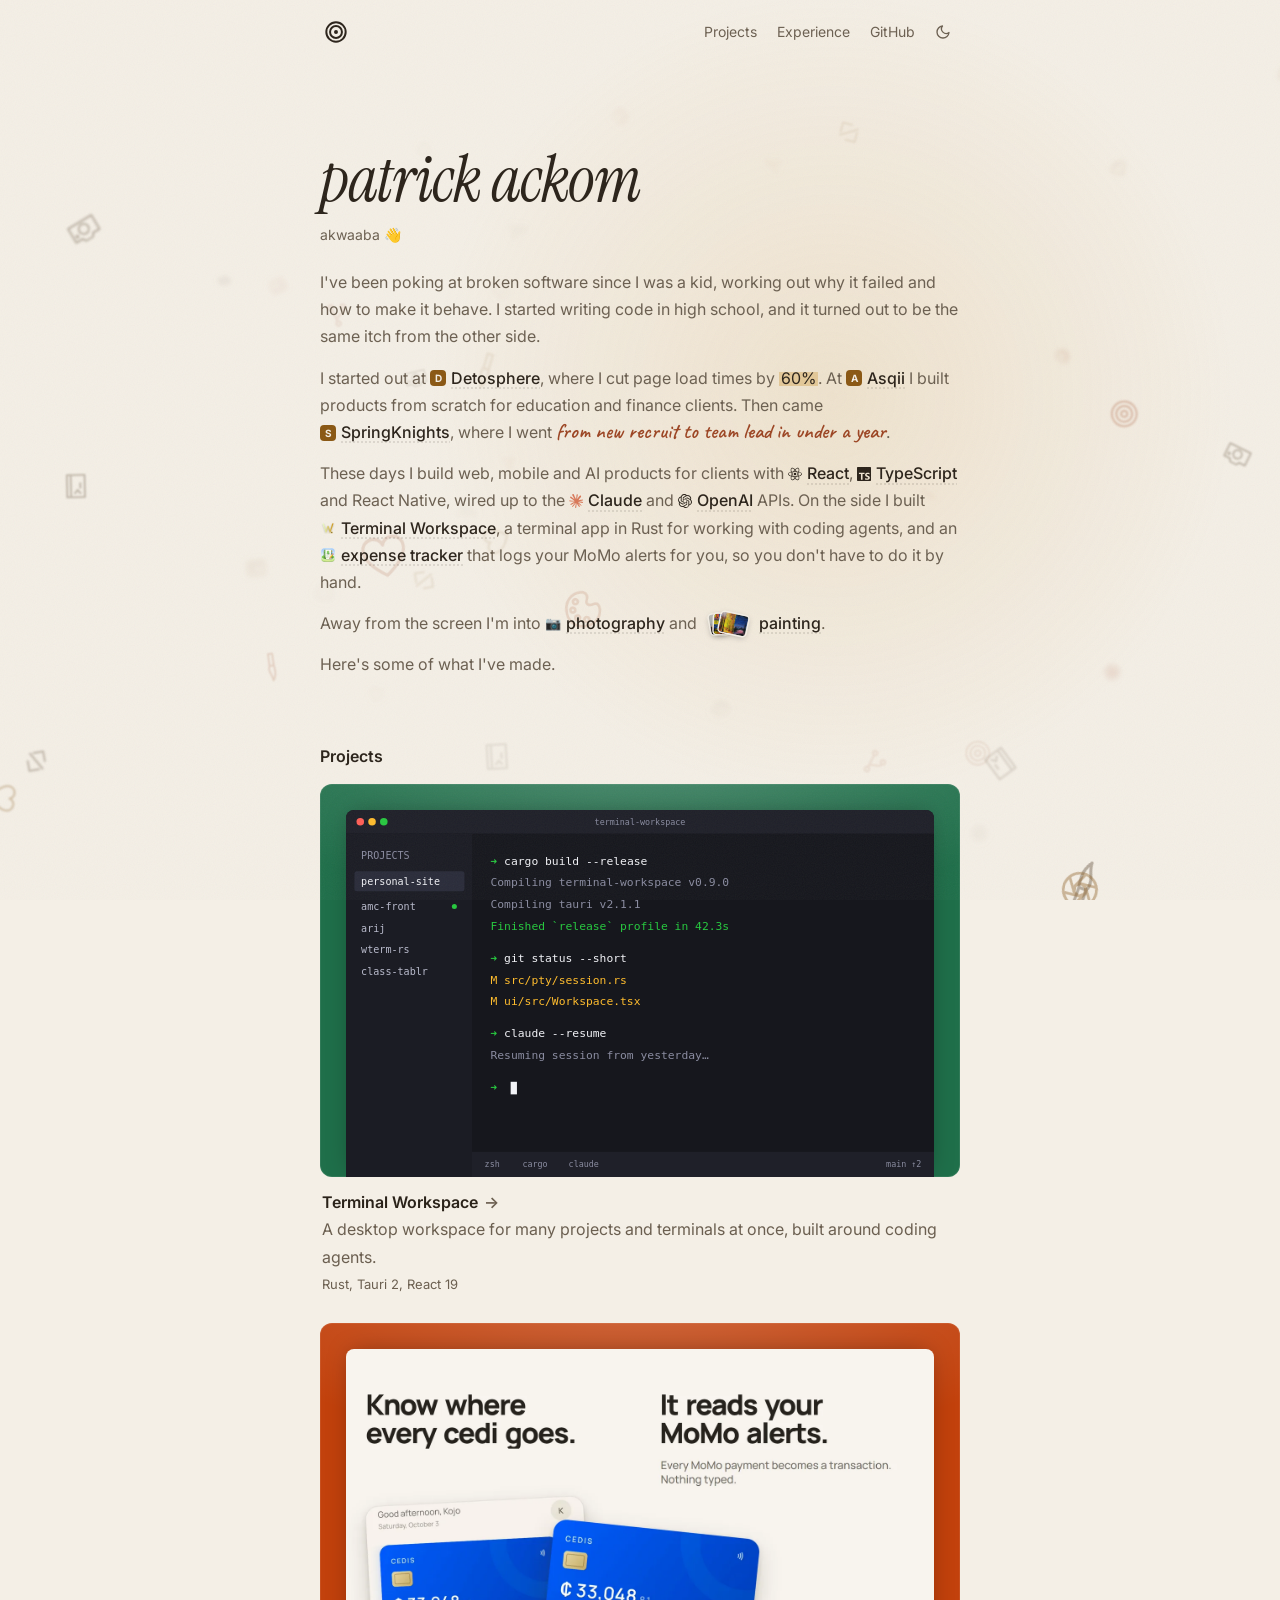
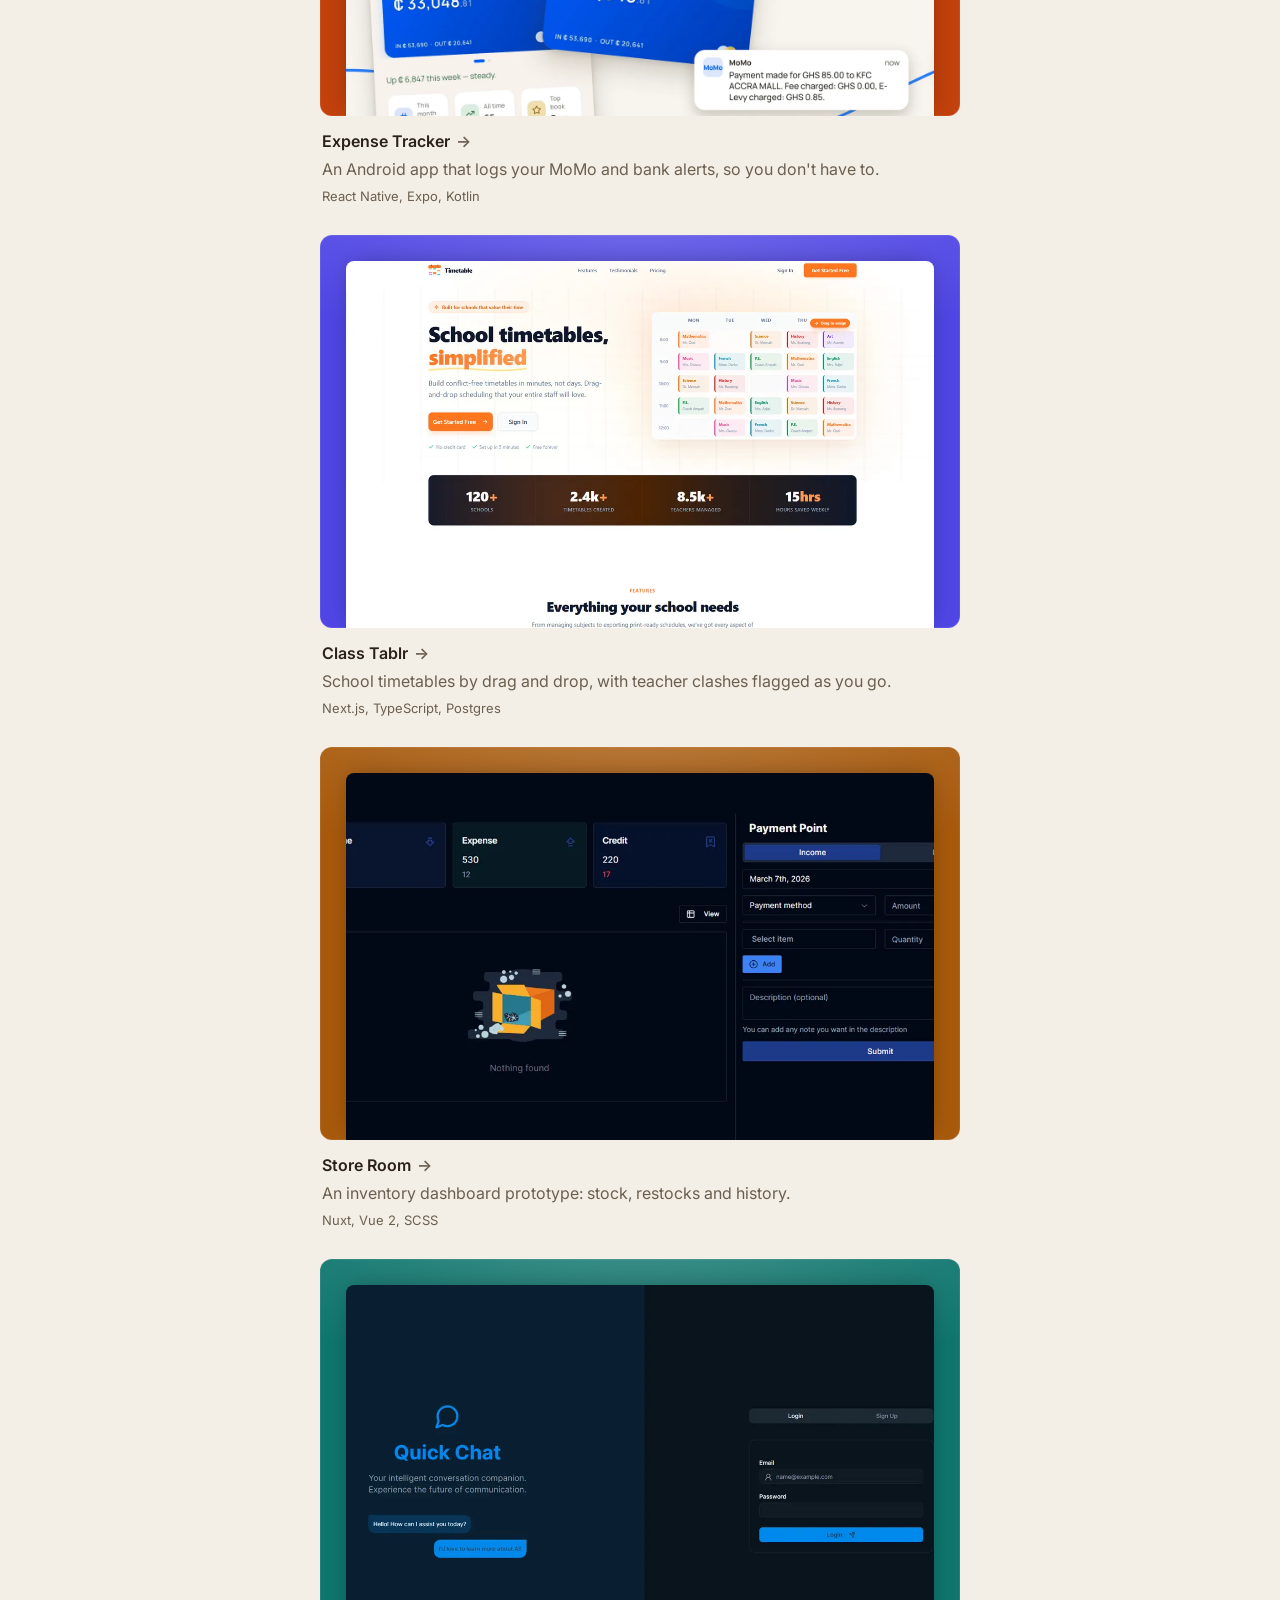
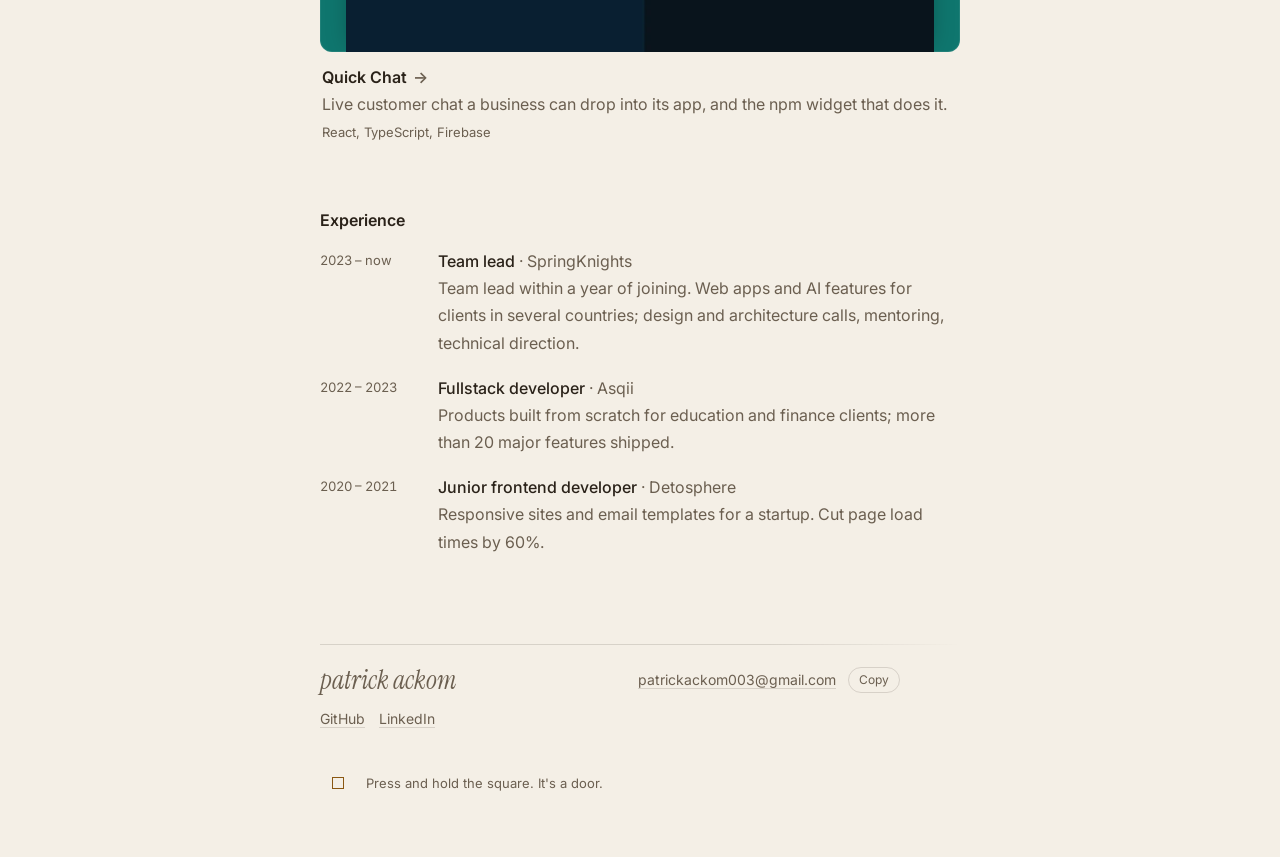
==== commit ae51ab4f: "feat: fanned painting cards, app icons for Terminal Workspace and expense tracker Co-Authored-By: Cl" ====
--- a/index.html
+++ b/index.html
@@ -99,22 +99,20 @@
                     <span class="chip"><span class="chip-ico chip-ico--mask chip-ico--claude" style="--icon: url(/img/logos/claude.svg)" aria-hidden="true"></span>Claude</span> and
                     <span class="chip"><span class="chip-ico chip-ico--mask" style="--icon: url(/img/logos/openai.svg)" aria-hidden="true"></span>OpenAI</span> APIs.
                     On the side I built
-                    <a class="chip" href="/projects/terminal-workspace/"><span class="chip-ico chip-ico--mask" style="--icon: url(/img/logos/rust.svg)" aria-hidden="true"></span>Terminal Workspace</a>,
+                    <a class="chip" href="/projects/terminal-workspace/"><span class="chip-ico chip-ico--img" style="--icon: url(/img/logos/terminal-workspace.png)" aria-hidden="true"></span>Terminal Workspace</a>,
                     a terminal app in Rust for working with coding agents, and an
-                    <a class="chip" href="/projects/expense-tracker/"><span class="chip-ico chip-ico--emoji" aria-hidden="true">💸</span>expense tracker</a>
+                    <a class="chip" href="/projects/expense-tracker/"><span class="chip-ico chip-ico--img" style="--icon: url(/img/logos/expense-tracker.png)" aria-hidden="true"></span>expense tracker</a>
                     that logs your MoMo alerts for you, so you don't have to do it by hand.
                 </p>
                 <p>
                     Away from the screen I'm into
                     <span class="chip"><span class="chip-ico chip-ico--emoji" aria-hidden="true">📷</span>photography</span>
                     and
-                    <span class="chip"><span class="chip-ico chip-ico--emoji" aria-hidden="true">🎨</span>painting</span>.
-                    A few of mine:
-                    <span class="arts">
+                    <span class="chip"><span class="arts">
                         <a class="art" href="/img/paintings/p1.jpg" target="_blank" rel="noopener" style="--art: url(/img/paintings/p1.jpg)" aria-label="Painting 1, opens full size in a new tab"></a>
                         <a class="art" href="/img/paintings/p2.jpg" target="_blank" rel="noopener" style="--art: url(/img/paintings/p2.jpg)" aria-label="Painting 2, opens full size in a new tab"></a>
                         <a class="art" href="/img/paintings/p3.jpg" target="_blank" rel="noopener" style="--art: url(/img/paintings/p3.jpg)" aria-label="Painting 3, opens full size in a new tab"></a>
-                    </span>
+                    </span>painting</span>.
                 </p>
                 <p>Here's some of what I've made.</p>
             </div>
--- a/css/site.css
+++ b/css/site.css
@@ -310,55 +310,101 @@
 .chip-ico--emoji { background: none; font-size: 13px; }
 .chip-ico--claude { background: #d97757; }
 
-/* Paintings: small thumbnails in the text that pop out on hover or focus. */
-.arts { white-space: nowrap; }
+.chip-ico--img { background: var(--icon) center / contain no-repeat; border-radius: 4px; }
+
+/* Paintings: a small fanned stack of cards as the "painting" chip's icon.
+   Hovering (or focusing) the stack fans all three out above it, each card
+   shaped to its painting. site.js builds the fan and sizes it. */
+.arts {
+  display: inline-flex;
+  align-items: center;
+  vertical-align: middle;
+  position: relative;
+  top: -1px;
+  margin: 0 12px 0 9px;
+}
 .art {
-  display: inline-block;
+  --r: 0deg;
+  --x: 0px;
+  display: block;
   position: relative;
-  vertical-align: middle;
-  top: -1px;
-  width: 22px;
-  height: 22px;
-  margin: 0 2px;
-  border-radius: 5px;
+  width: calc(20px * var(--ar, 1));
+  max-width: 30px;
+  height: 20px;
+  border-radius: 3px;
   background: var(--chip-bg) var(--art) center / cover no-repeat;
-  box-shadow: 0 0 0 1px var(--rule);
-}
-.art::after {
-  --tx: -50%;
-  --ty: 6px;
-  --ox: center;
-  --oy: bottom;
-  content: '';
+  box-shadow: 0 0 0 1.5px var(--bg), 0 2px 6px rgba(0, 0, 0, 0.25);
+  transform: translateX(var(--x)) rotate(var(--r));
+  transition: transform 0.6s cubic-bezier(0.2, 0.8, 0.2, 1);
+}
+.art + .art { margin-left: -9px; }
+.art:nth-child(1) { --r: -10deg; }
+.art:nth-child(2) { --r: 2deg; }
+.art:nth-child(3) { --r: 12deg; }
+.arts:has(:focus-visible) .art:nth-child(1) { --x: -5px; --r: -14deg; }
+.arts:has(:focus-visible) .art:nth-child(3) { --x: 5px; --r: 16deg; }
+@media (hover: hover) {
+  .arts:hover .art:nth-child(1) { --x: -5px; --r: -14deg; }
+  .arts:hover .art:nth-child(3) { --x: 5px; --r: 16deg; }
+}
+.art:focus-visible { outline: 2px solid var(--accent); outline-offset: 2px; z-index: 2; }
+
+.fan {
   position: absolute;
   left: 50%;
-  bottom: calc(100% + 10px);
-  width: min(240px, 62vw);
-  aspect-ratio: 1;
-  border-radius: 10px;
-  background: var(--bg) var(--art) center / contain no-repeat;
-  box-shadow: 0 0 0 1px var(--rule), 0 18px 40px rgba(0, 0, 0, 0.35);
+  bottom: calc(100% + 16px);
+  width: 0;
+  height: var(--h, 130px);
+  pointer-events: none;
+  z-index: 30;
+}
+.fan-card {
+  position: absolute;
+  left: 0;
+  bottom: 0;
+  width: calc(var(--h, 130px) * var(--ar, 1));
+  height: var(--h, 130px);
+  border-radius: 6px;
+  background: var(--chip-bg) var(--art) center / cover no-repeat;
+  box-shadow: 0 0 0 1px var(--rule), 0 14px 30px rgba(0, 0, 0, 0.35);
   opacity: 0;
-  transform: translateX(var(--tx)) translateY(var(--ty)) scale(0.5);
-  transform-origin: var(--ox) var(--oy);
-  pointer-events: none;
-  transition: opacity 0.16s ease, transform 0.22s cubic-bezier(0.2, 0.8, 0.2, 1);
-  z-index: 30;
-}
-/* Keep the outer two inside a narrow column. */
-.art:first-child::after { left: 0; --tx: 0; --ox: left; }
-.art:last-child::after { left: auto; right: 0; --tx: 0; --ox: right; }
-/* Too close to the top (site.js decides): open downward instead. */
-.art--down::after { bottom: auto; top: calc(100% + 10px); --ty: -6px; --oy: top; }
-.art:hover::after,
-.art:focus-visible::after {
+  transform-origin: 50% 150%;
+  transform: translateX(calc(-50% + var(--sx, 0px) + var(--fx, 0px) * 0.15)) translateY(var(--dy, 18px)) rotate(0deg) scale(0.35);
+  transition: opacity 0.5s ease, transform 0.8s cubic-bezier(0.2, 0.8, 0.2, 1);
+}
+.fan-card:nth-child(1) { --fr: -8deg; }
+.fan-card:nth-child(2) { --fr: 0deg; z-index: 1; }
+.fan-card:nth-child(3) { --fr: 8deg; }
+.arts:has(:focus-visible) .fan-card {
   opacity: 1;
-  transform: translateX(var(--tx)) translateY(0) scale(1);
-}
-.art:focus-visible { outline: 2px solid var(--accent); outline-offset: 2px; }
+  transform: translateX(calc(-50% + var(--sx, 0px) + var(--fx, 0px))) translateY(0) rotate(var(--fr)) scale(1);
+}
+@media (hover: hover) {
+  .arts:hover .fan-card {
+    opacity: 1;
+    transform: translateX(calc(-50% + var(--sx, 0px) + var(--fx, 0px))) translateY(0) rotate(var(--fr)) scale(1);
+  }
+}
+.fan-card.is-hot { z-index: 2; }
+.arts:has(:focus-visible) .fan-card.is-hot {
+  transform: translateX(calc(-50% + var(--sx, 0px) + var(--fx, 0px))) translateY(var(--lift, -6px)) rotate(var(--fr)) scale(1.04);
+}
+@media (hover: hover) {
+  .arts:hover .fan-card.is-hot {
+    transform: translateX(calc(-50% + var(--sx, 0px) + var(--fx, 0px))) translateY(var(--lift, -6px)) rotate(var(--fr)) scale(1.04);
+  }
+}
+/* Too close to the top (site.js decides): fan out downward instead. */
+.arts--down .fan { bottom: auto; top: calc(100% + 16px); }
+.arts--down .fan-card { bottom: auto; top: 0; transform-origin: 50% -50%; --dy: -18px; --lift: 6px; }
+.arts--down .fan-card:nth-child(1) { --fr: 8deg; }
+.arts--down .fan-card:nth-child(3) { --fr: -8deg; }
 @media (prefers-reduced-motion: reduce) {
-  .art::after { transition: none; transform: translateX(var(--tx)); }
-}
+  .art,
+  .fan-card { transition: none; }
+}
+
+
 
 .hand {
   font-family: 'Caveat', cursive;
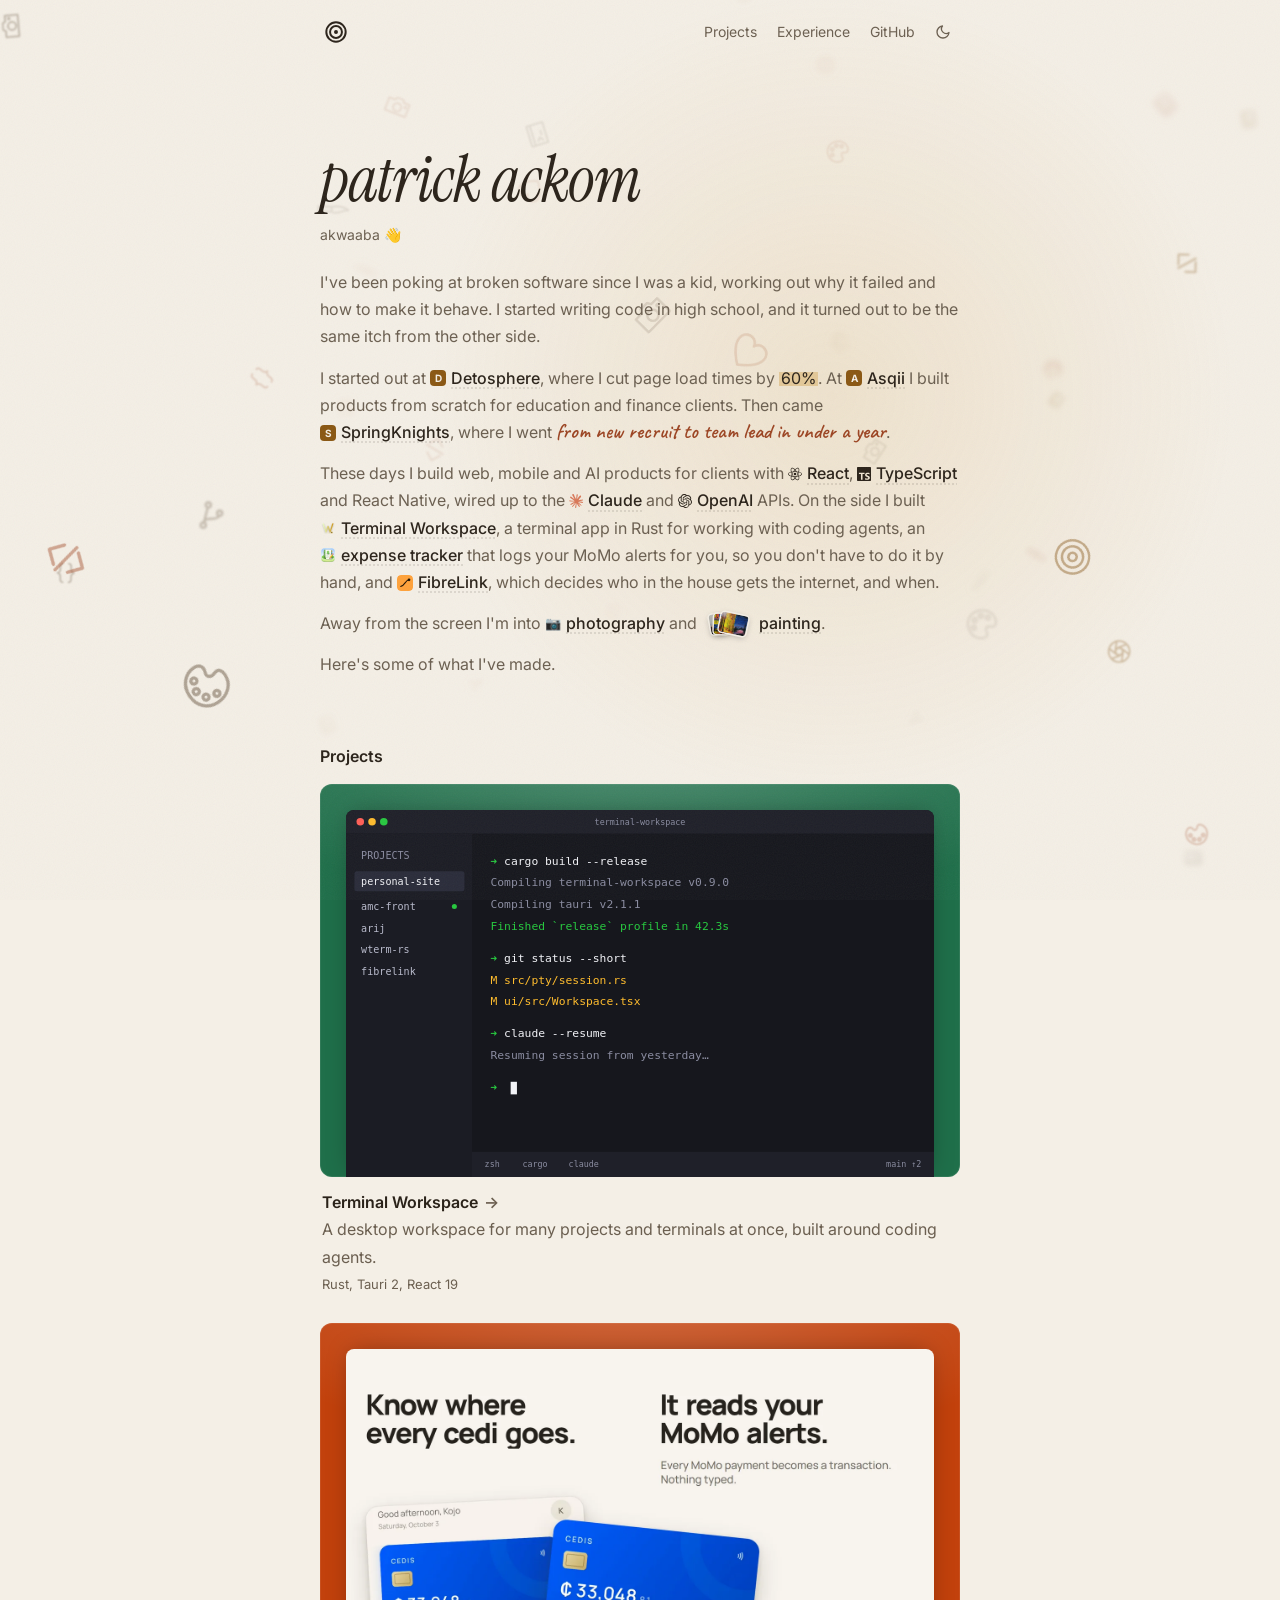
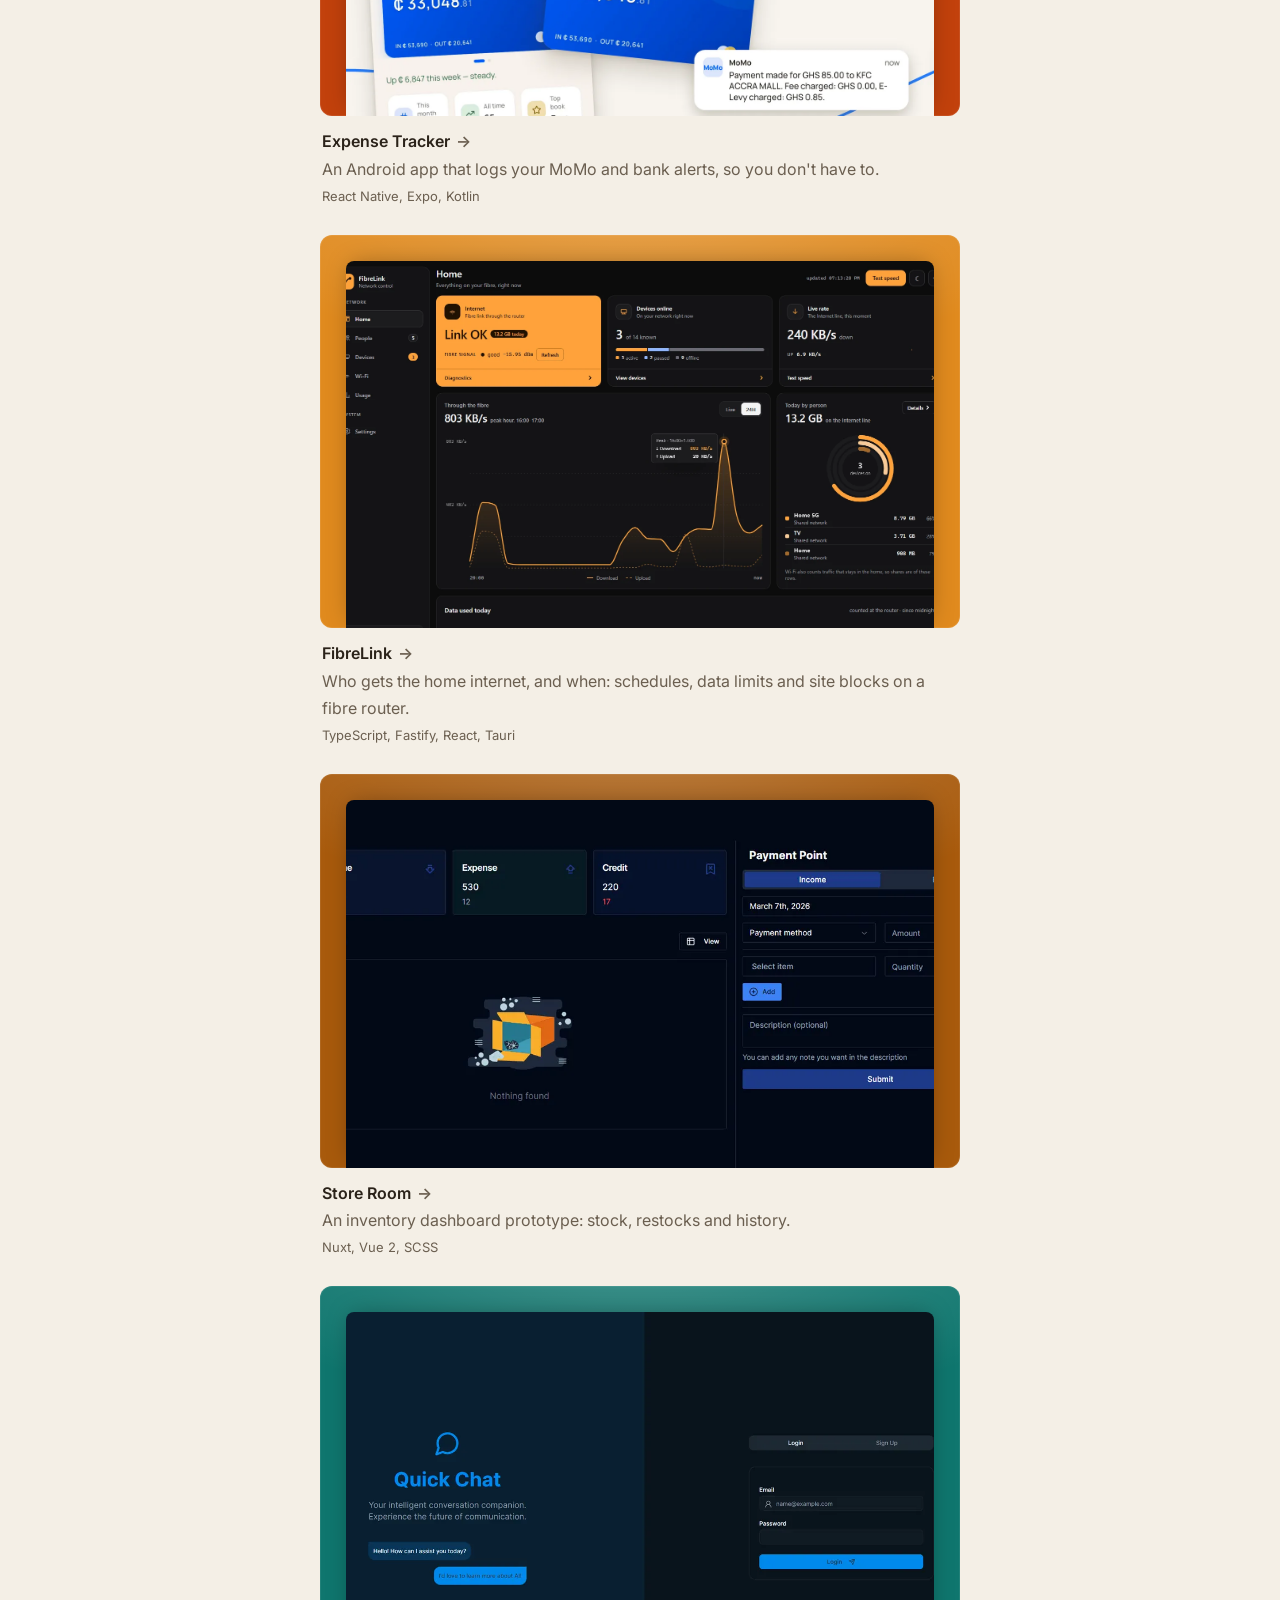
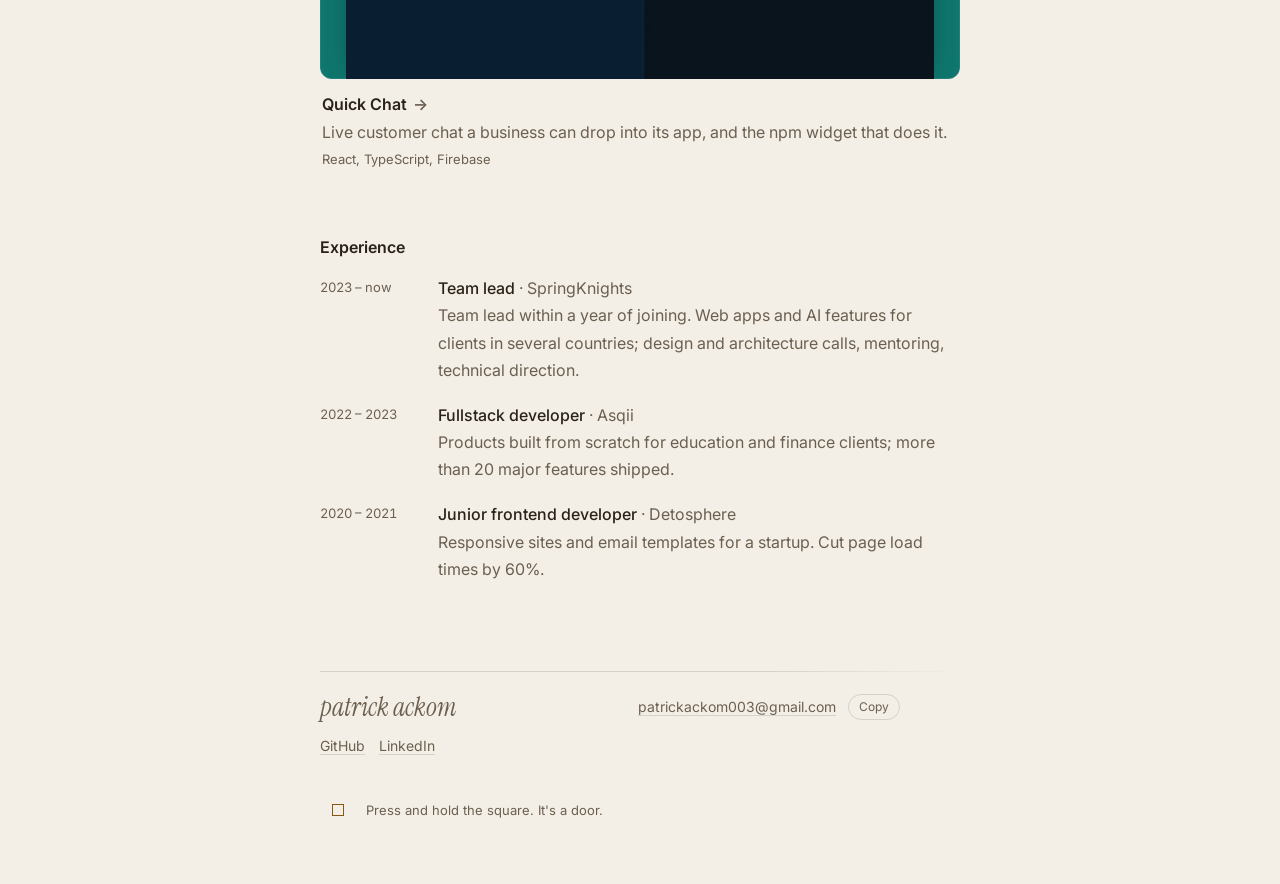
==== commit 3329da31: "feat: replace Class Tablr with FibreLink New FibreLink project page, homepage card and bio chip, wit" ====
--- a/index.html
+++ b/index.html
@@ -100,9 +100,11 @@
                     <span class="chip"><span class="chip-ico chip-ico--mask" style="--icon: url(/img/logos/openai.svg)" aria-hidden="true"></span>OpenAI</span> APIs.
                     On the side I built
                     <a class="chip" href="/projects/terminal-workspace/"><span class="chip-ico chip-ico--img" style="--icon: url(/img/logos/terminal-workspace.png)" aria-hidden="true"></span>Terminal Workspace</a>,
-                    a terminal app in Rust for working with coding agents, and an
+                    a terminal app in Rust for working with coding agents, an
                     <a class="chip" href="/projects/expense-tracker/"><span class="chip-ico chip-ico--img" style="--icon: url(/img/logos/expense-tracker.png)" aria-hidden="true"></span>expense tracker</a>
-                    that logs your MoMo alerts for you, so you don't have to do it by hand.
+                    that logs your MoMo alerts for you, so you don't have to do it by hand, and
+                    <a class="chip" href="/projects/fibrelink/"><span class="chip-ico chip-ico--img" style="--icon: url(/img/logos/fibrelink.svg)" aria-hidden="true"></span>FibreLink</a>,
+                    which decides who in the house gets the internet, and when.
                 </p>
                 <p>
                     Away from the screen I'm into
@@ -143,14 +145,14 @@
                                 <p class="card-stack">React Native, Expo, Kotlin</p>
                             </div>
                         </a>
-                        <a class="card" href="/projects/class-tablr/" style="--card: #4f46e5">
-                            <div class="card-frame">
-                                <img class="card-shot" src="/img/tt.webp" alt="" width="1400" height="717" loading="lazy" />
-                            </div>
-                            <div class="card-meta">
-                                <h3 class="card-title">Class Tablr <span class="arrow" aria-hidden="true">→</span></h3>
-                                <p class="card-line">School timetables by drag and drop, with teacher clashes flagged as you go.</p>
-                                <p class="card-stack">Next.js, TypeScript, Postgres</p>
+                        <a class="card" href="/projects/fibrelink/" style="--card: #e08a1e">
+                            <div class="card-frame">
+                                <img class="card-shot" src="/img/fibrelink.webp" alt="" width="1588" height="927" loading="lazy" />
+                            </div>
+                            <div class="card-meta">
+                                <h3 class="card-title">FibreLink <span class="arrow" aria-hidden="true">→</span></h3>
+                                <p class="card-line">Who gets the home internet, and when: schedules, data limits and site blocks on a fibre router.</p>
+                                <p class="card-stack">TypeScript, Fastify, React, Tauri</p>
                             </div>
                         </a>
                         <a class="card" href="/projects/store-room/" style="--card: #a85a0c">
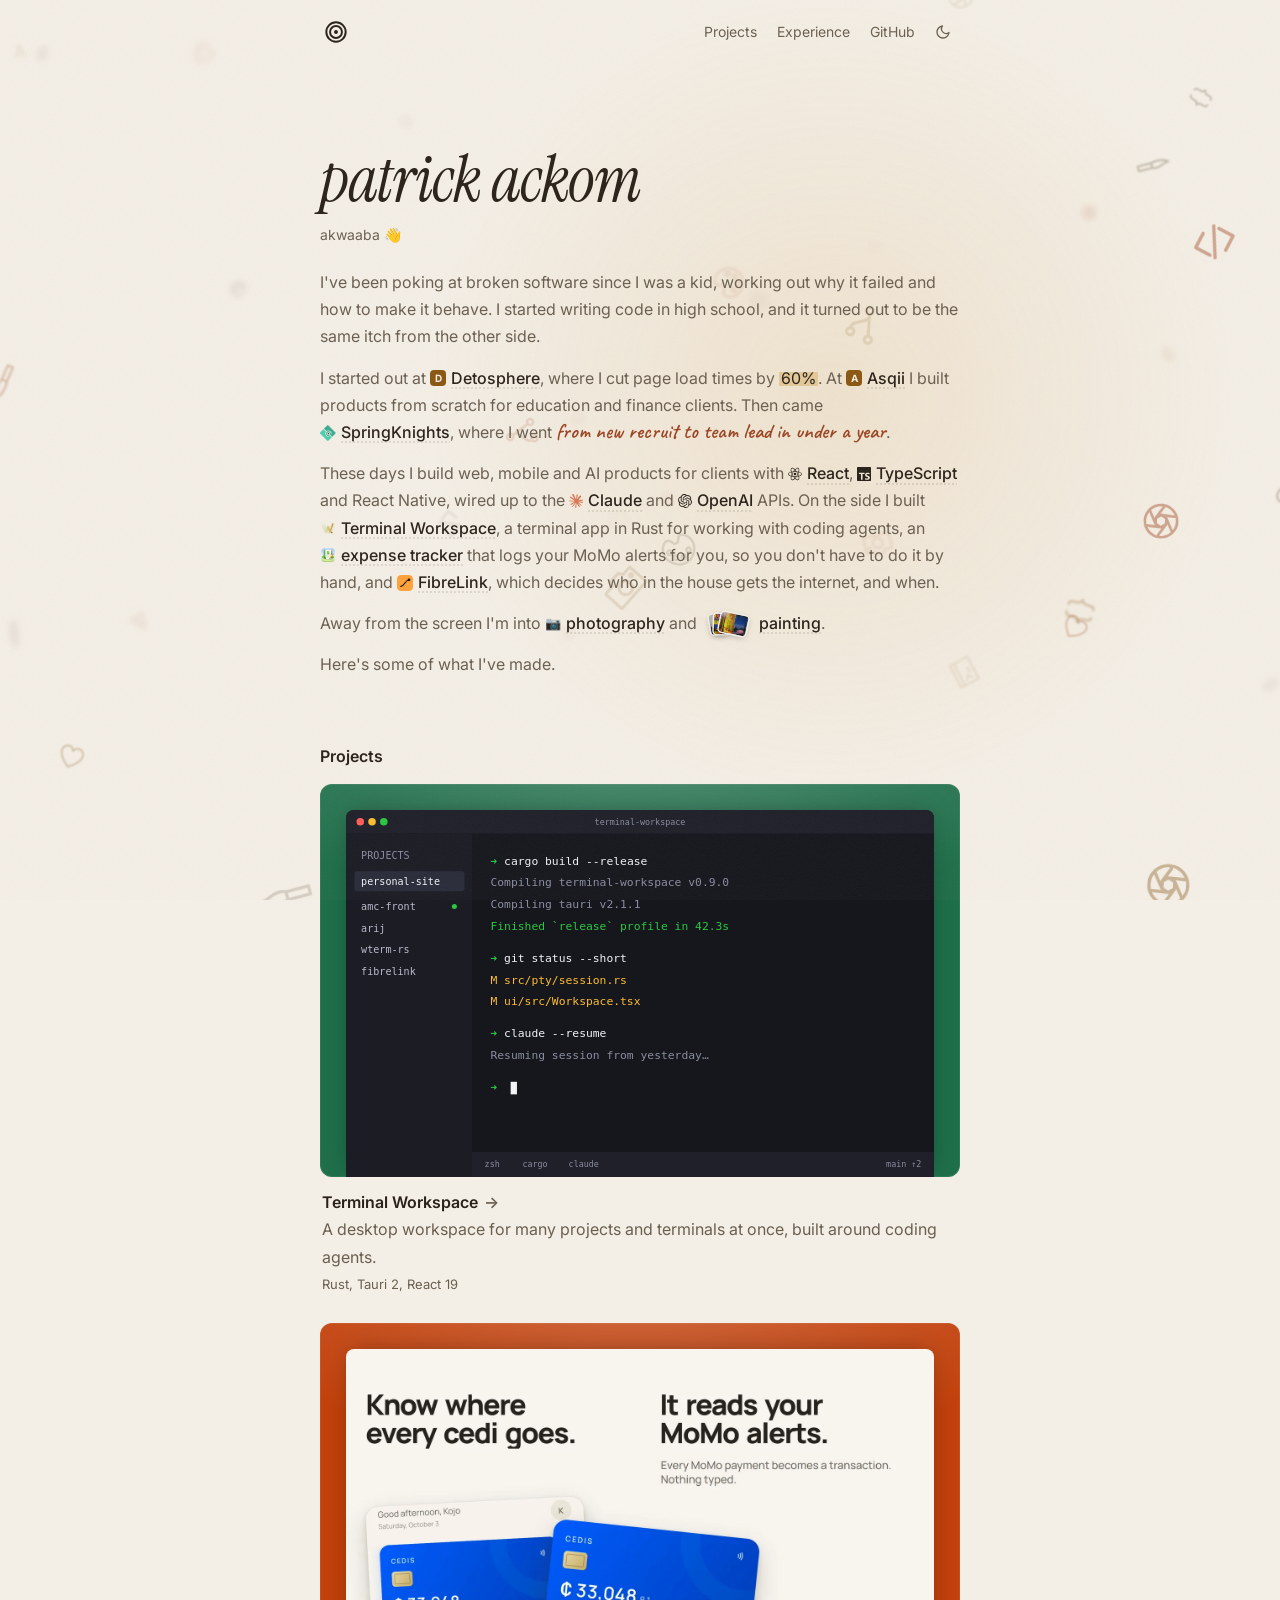
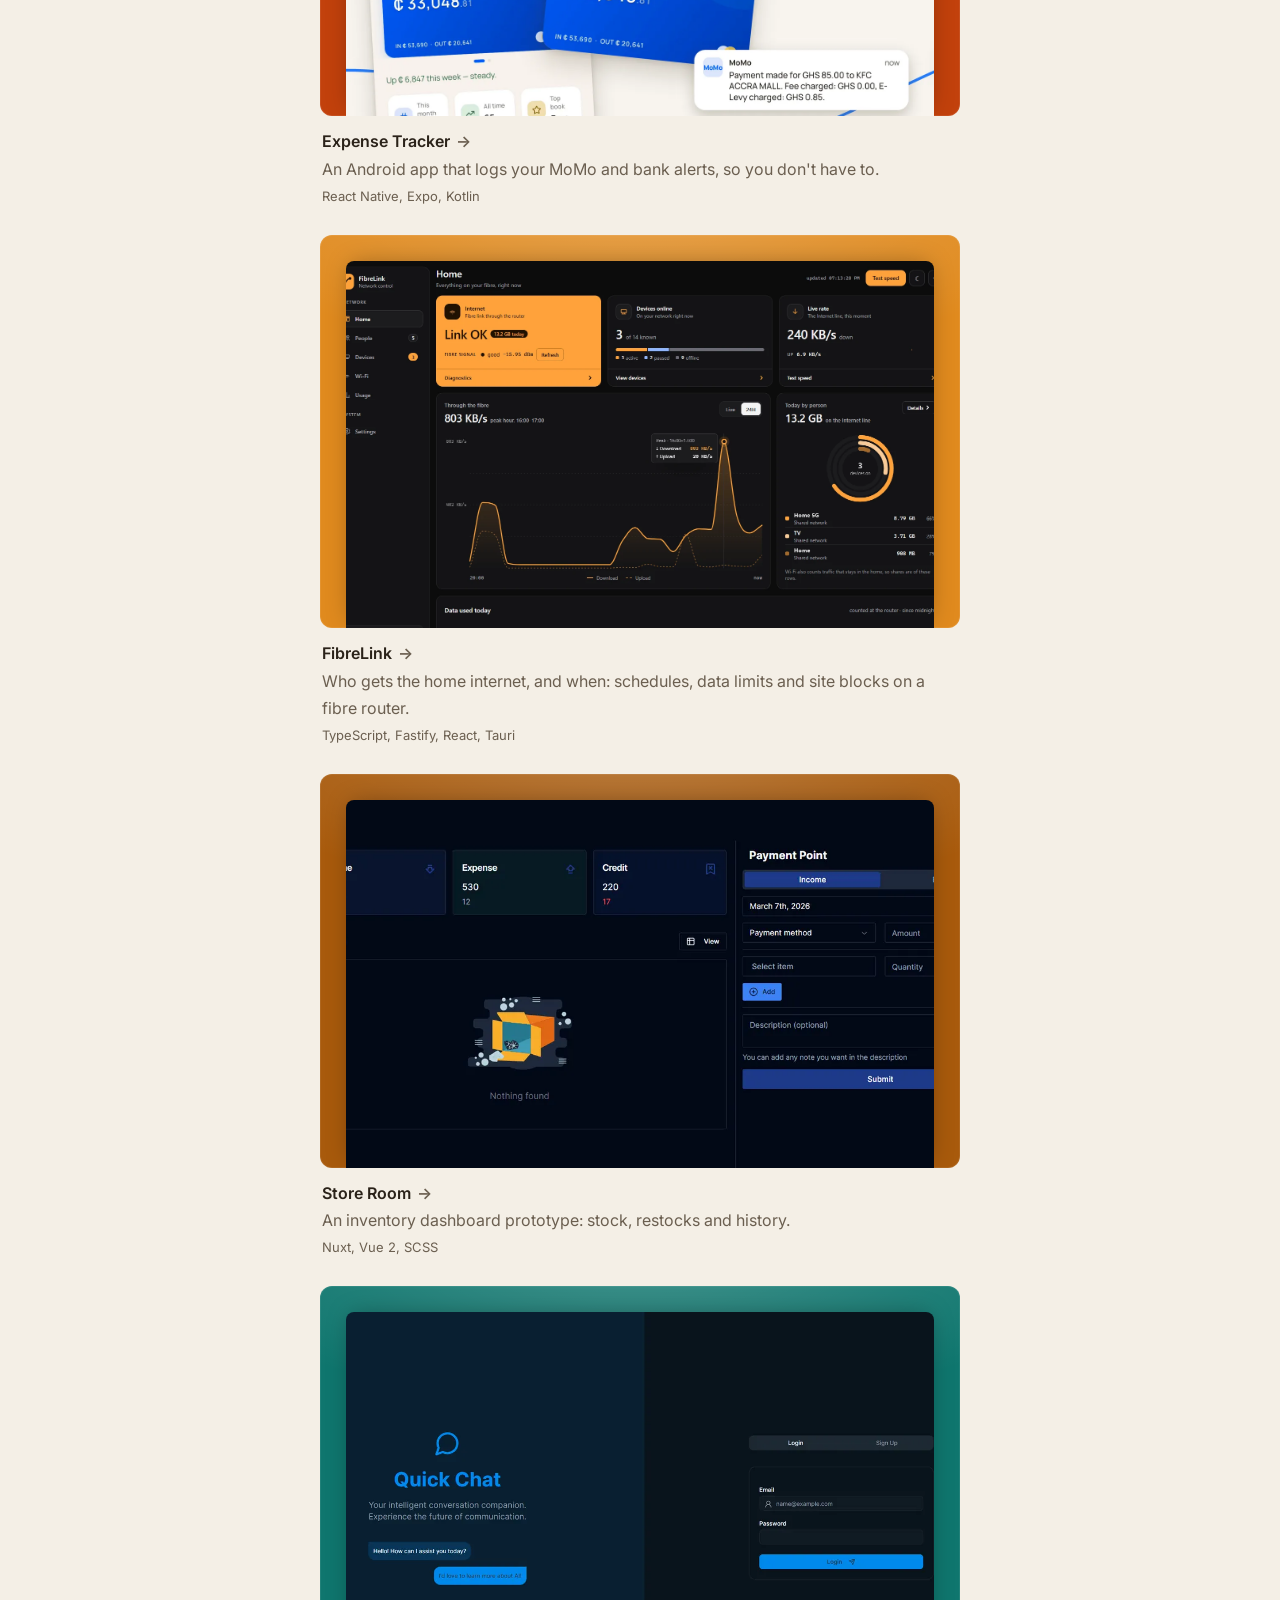
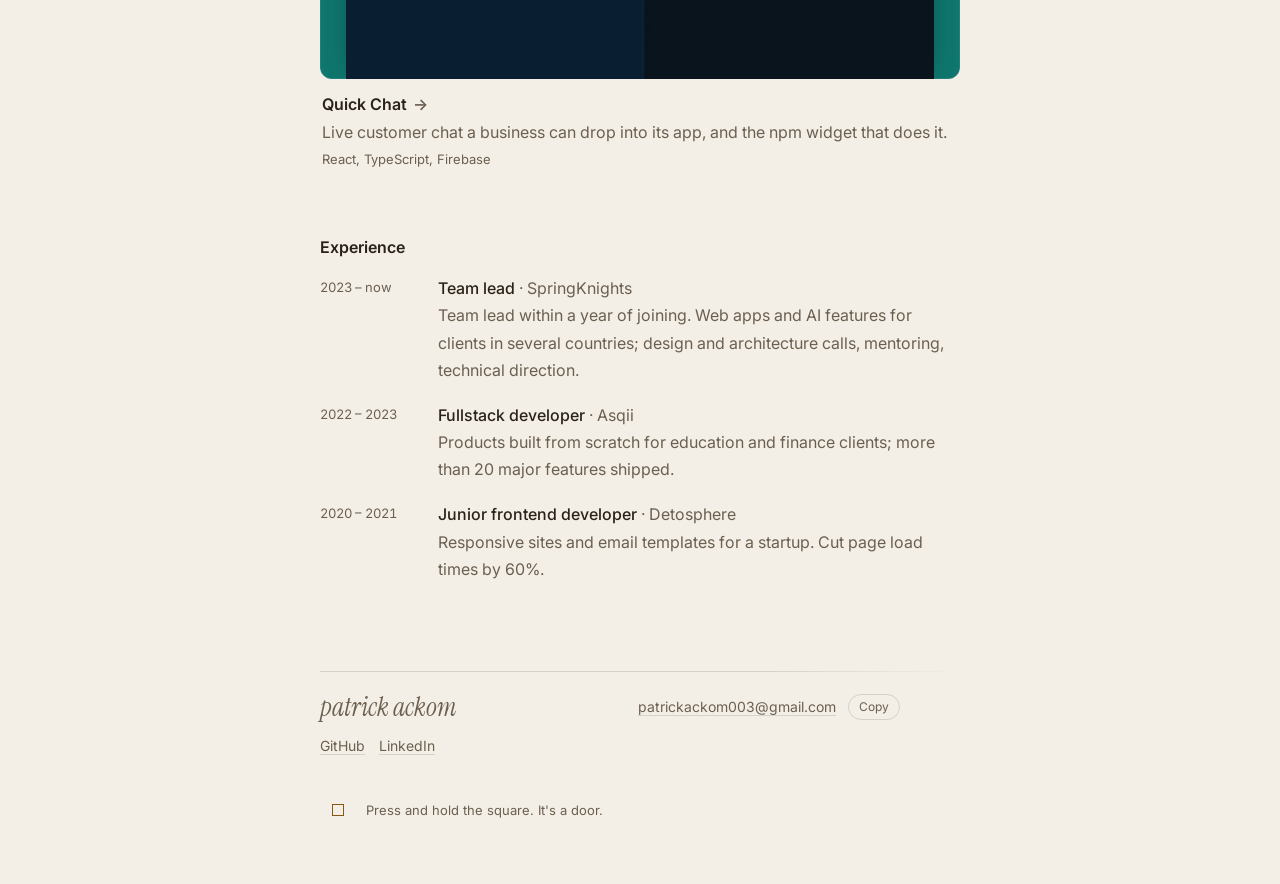
==== commit 667bfa26: "feat: SpringKnights logo on bio chip Co-Authored-By: Claude Opus 5.5 <noreply@anthropic.com>" ====
--- a/index.html
+++ b/index.html
@@ -88,7 +88,7 @@
                     where I cut page load times by <mark class="hl">60%</mark>. At
                     <span class="chip"><span class="chip-ico chip-ico--letter" aria-hidden="true">A</span>Asqii</span>
                     I built products from scratch for education and finance clients. Then came
-                    <span class="chip"><span class="chip-ico chip-ico--letter" aria-hidden="true">S</span>SpringKnights</span>,
+                    <span class="chip"><span class="chip-ico chip-ico--img" style="--icon: url(/img/logos/springknights.png)" aria-hidden="true"></span>SpringKnights</span>,
                     where I went <span class="hand">from new recruit to team lead in under a year</span>.
                 </p>
                 <p>
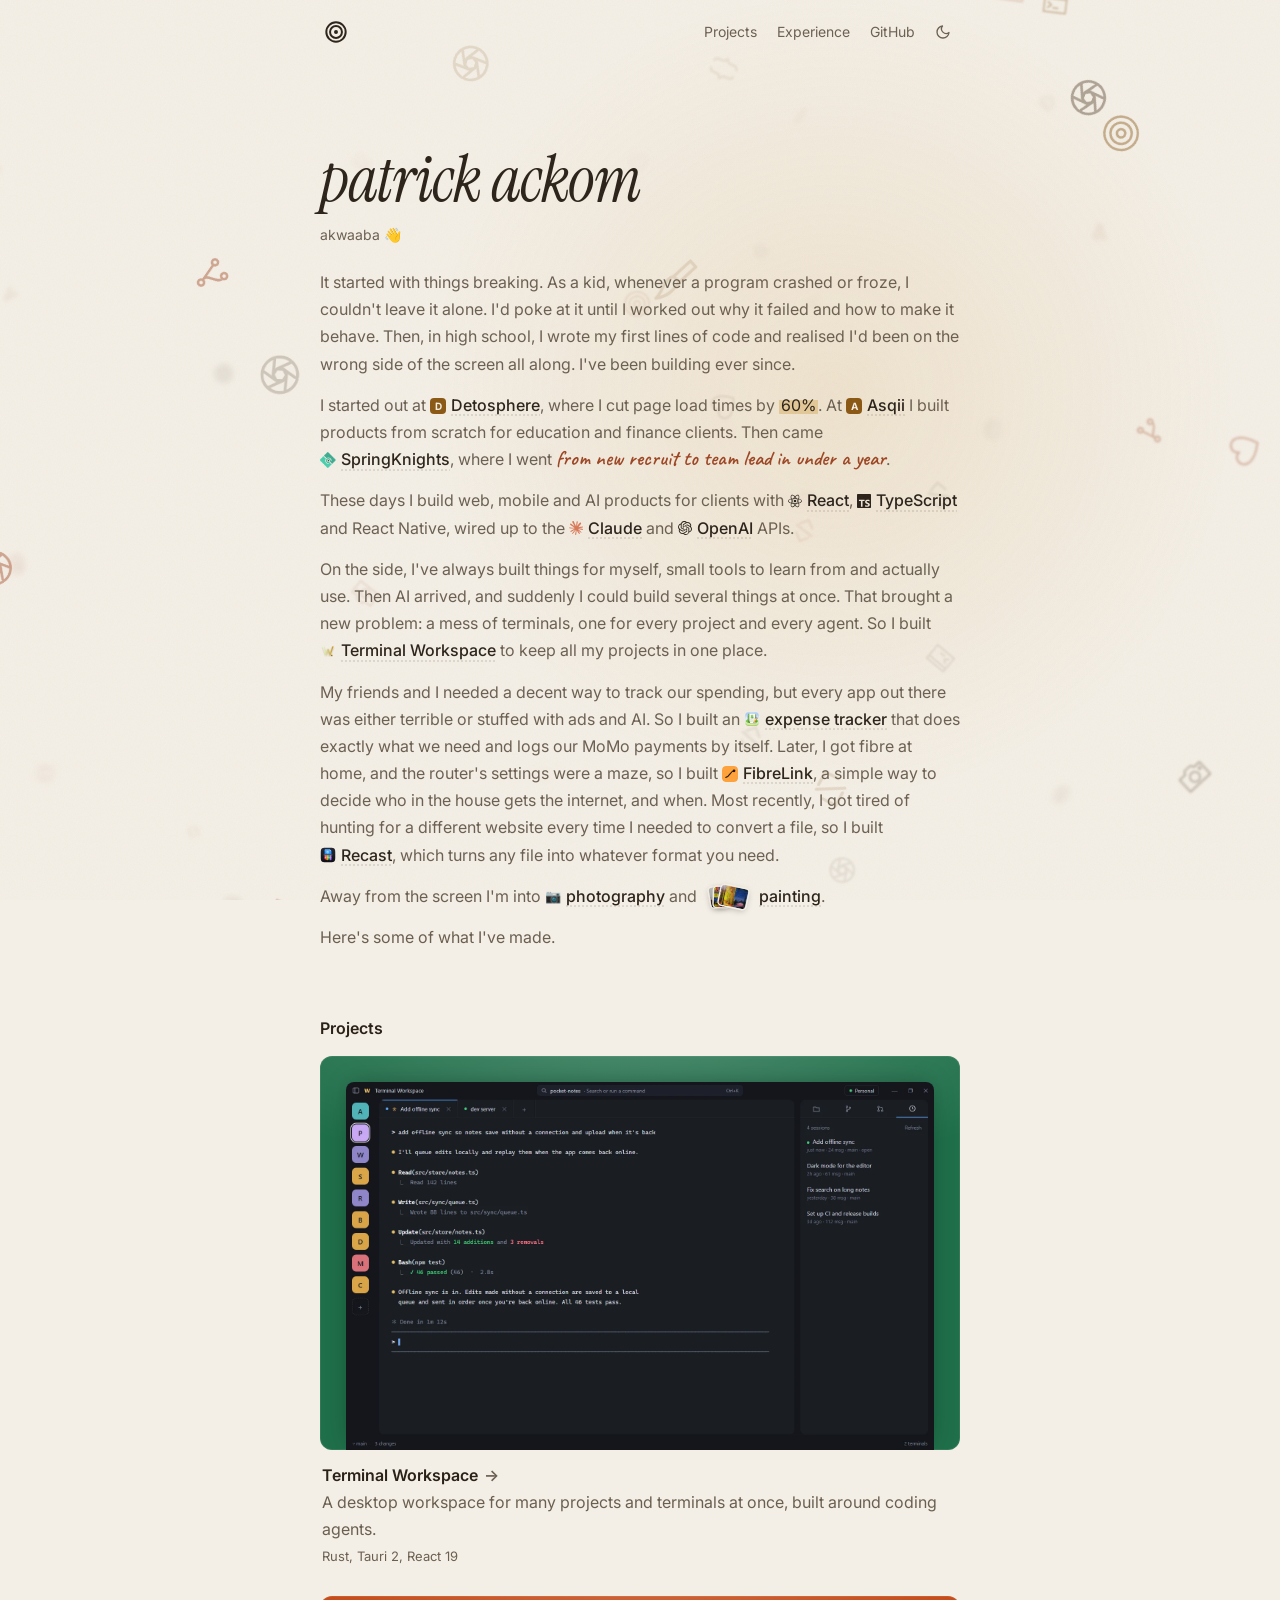
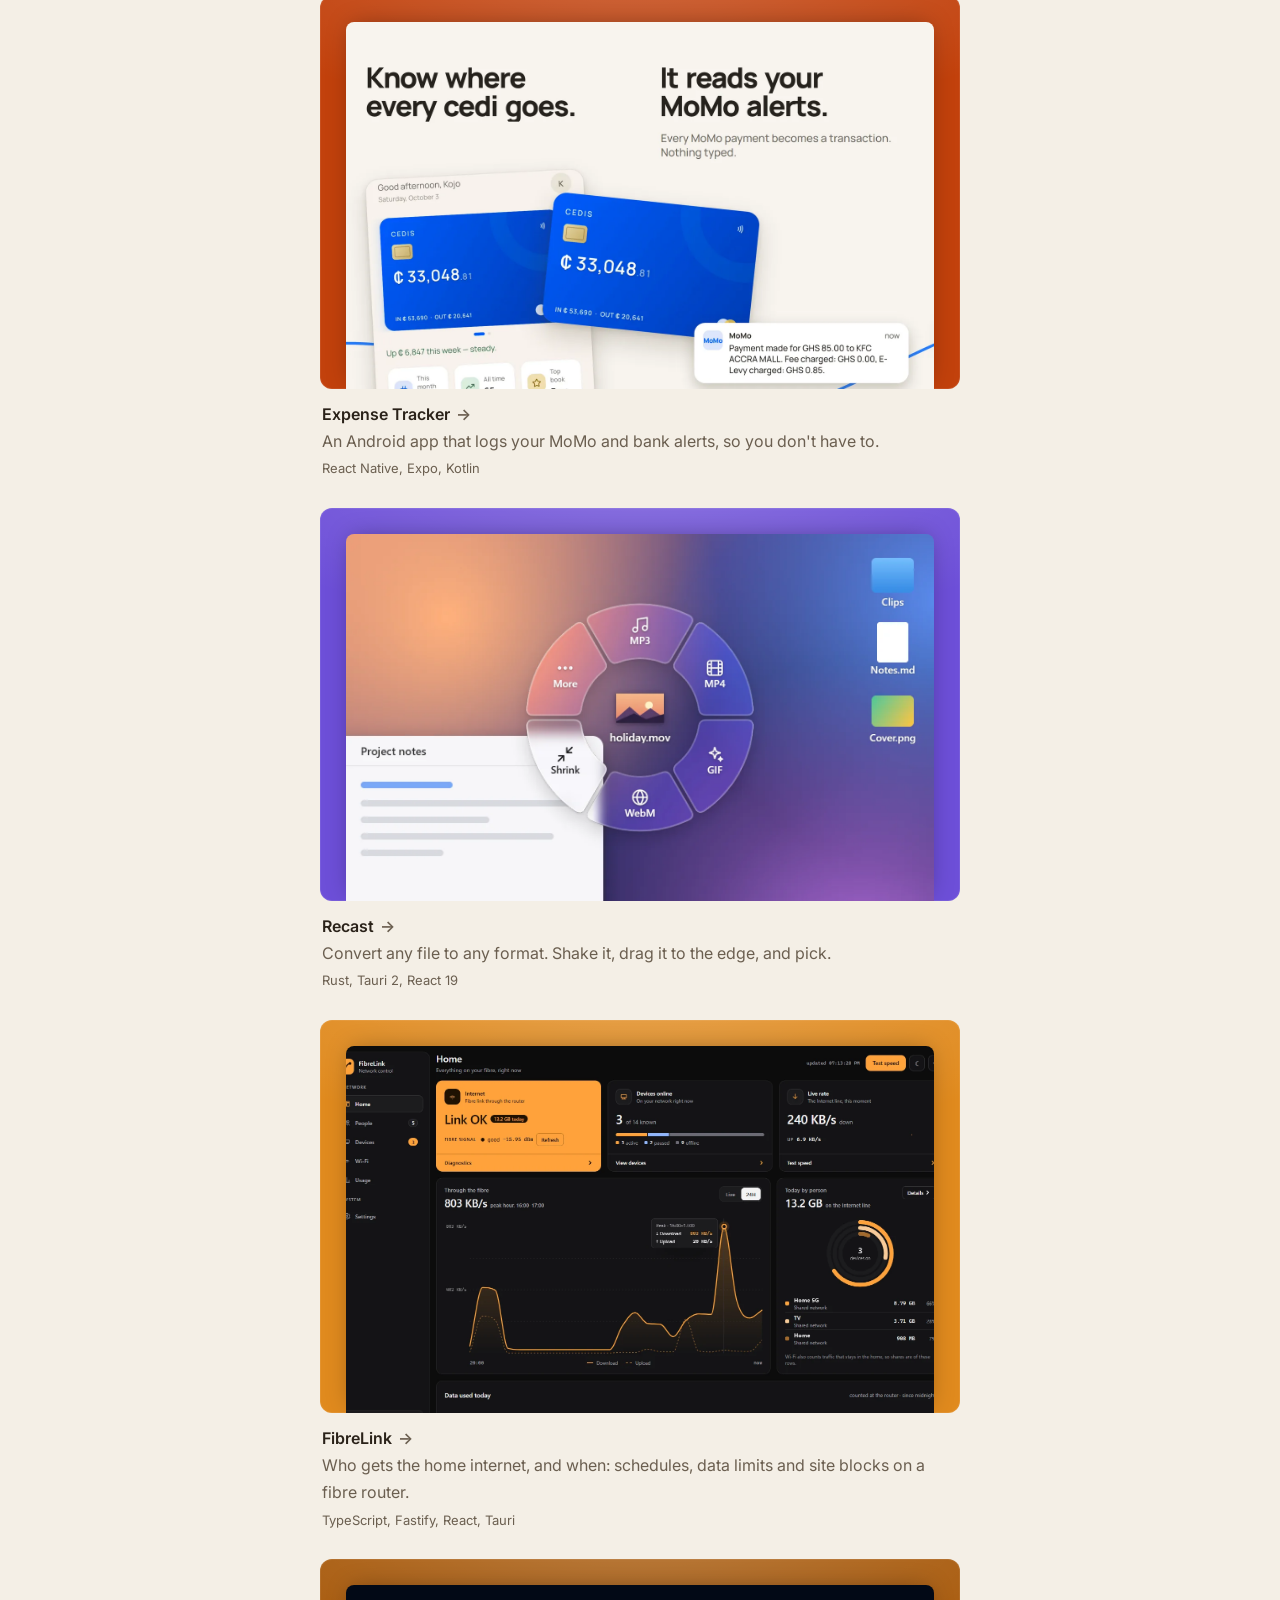
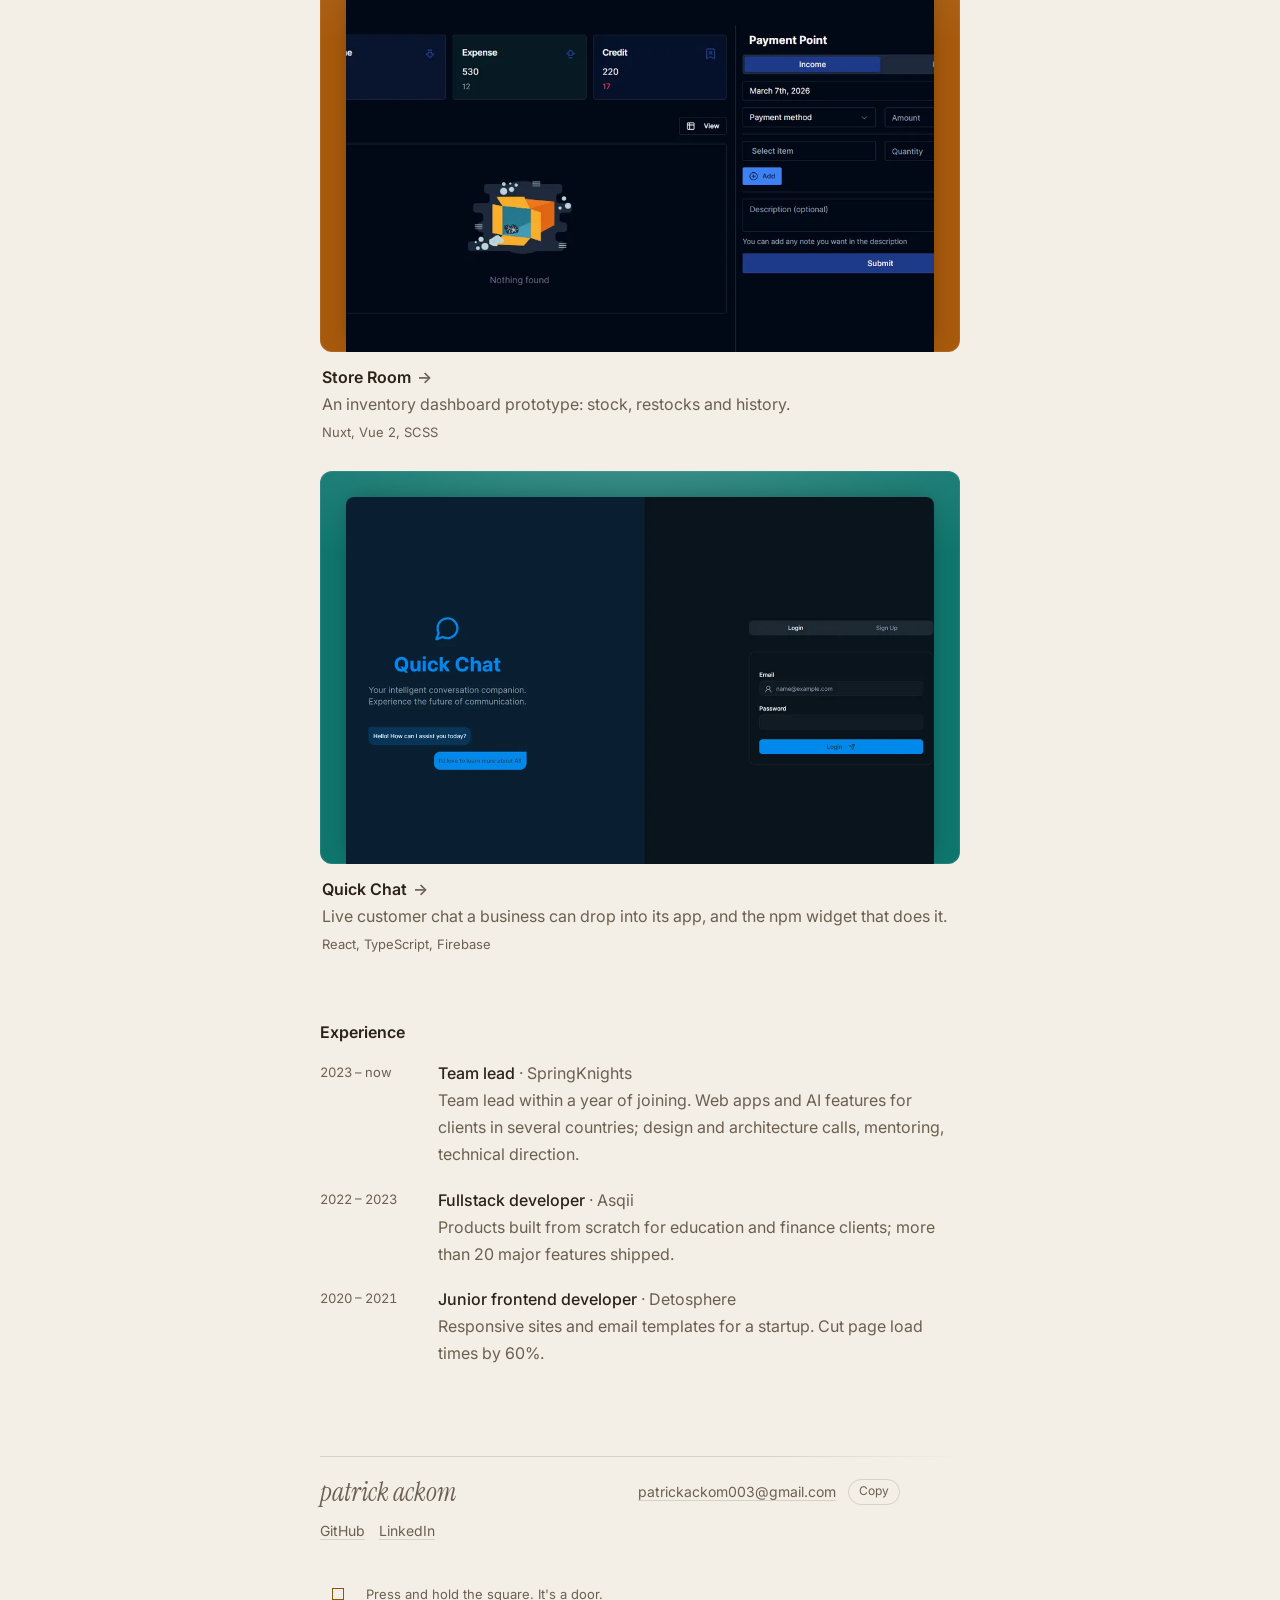
==== commit f4111bac: "feat: add Recast, story-style bio, simpler project pages - New Recast project (third card) with its " ====
--- a/index.html
+++ b/index.html
@@ -78,9 +78,10 @@
 
             <div class="story" id="story">
                 <p>
-                    I've been poking at broken software since I was a kid, working out why it failed and
-                    how to make it behave. I started writing code in high school, and it turned out to be
-                    the same itch from the other side.
+                    It started with things breaking. As a kid, whenever a program crashed or froze, I
+                    couldn't leave it alone. I'd poke at it until I worked out why it failed and how to
+                    make it behave. Then, in high school, I wrote my first lines of code and realised I'd
+                    been on the wrong side of the screen all along. I've been building ever since.
                 </p>
                 <p>
                     I started out at
@@ -98,13 +99,26 @@
                     and React Native, wired up to the
                     <span class="chip"><span class="chip-ico chip-ico--mask chip-ico--claude" style="--icon: url(/img/logos/claude.svg)" aria-hidden="true"></span>Claude</span> and
                     <span class="chip"><span class="chip-ico chip-ico--mask" style="--icon: url(/img/logos/openai.svg)" aria-hidden="true"></span>OpenAI</span> APIs.
-                    On the side I built
-                    <a class="chip" href="/projects/terminal-workspace/"><span class="chip-ico chip-ico--img" style="--icon: url(/img/logos/terminal-workspace.png)" aria-hidden="true"></span>Terminal Workspace</a>,
-                    a terminal app in Rust for working with coding agents, an
+                </p>
+                <p>
+                    On the side, I've always built things for myself, small tools to learn from and
+                    actually use. Then AI arrived, and suddenly I could build several things at once.
+                    That brought a new problem: a mess of terminals, one for every project and every
+                    agent. So I built
+                    <a class="chip" href="/projects/terminal-workspace/"><span class="chip-ico chip-ico--img" style="--icon: url(/img/logos/terminal-workspace.png)" aria-hidden="true"></span>Terminal Workspace</a>
+                    to keep all my projects in one place.
+                </p>
+                <p>
+                    My friends and I needed a decent way to track our spending, but every app out there was
+                    either terrible or stuffed with ads and AI. So I built an
                     <a class="chip" href="/projects/expense-tracker/"><span class="chip-ico chip-ico--img" style="--icon: url(/img/logos/expense-tracker.png)" aria-hidden="true"></span>expense tracker</a>
-                    that logs your MoMo alerts for you, so you don't have to do it by hand, and
+                    that does exactly what we need and logs our MoMo payments by itself. Later, I got fibre
+                    at home, and the router's settings were a maze, so I built
                     <a class="chip" href="/projects/fibrelink/"><span class="chip-ico chip-ico--img" style="--icon: url(/img/logos/fibrelink.svg)" aria-hidden="true"></span>FibreLink</a>,
-                    which decides who in the house gets the internet, and when.
+                    a simple way to decide who in the house gets the internet, and when. Most recently, I got
+                    tired of hunting for a different website every time I needed to convert a file, so I built
+                    <a class="chip" href="/projects/recast/"><span class="chip-ico chip-ico--img" style="--icon: url(/img/logos/recast.svg)" aria-hidden="true"></span>Recast</a>,
+                    which turns any file into whatever format you need.
                 </p>
                 <p>
                     Away from the screen I'm into
@@ -127,7 +141,7 @@
                     <div class="cards">
                         <a class="card" href="/projects/terminal-workspace/" style="--card: #1f6f4a">
                             <div class="card-frame">
-                                <img class="card-shot" src="/img/terminal.svg" alt="" width="1400" height="875" />
+                                <img class="card-shot" src="/img/terminal.webp" alt="" width="1600" height="1000" />
                             </div>
                             <div class="card-meta">
                                 <h3 class="card-title">Terminal Workspace <span class="arrow" aria-hidden="true">→</span></h3>
@@ -143,6 +157,16 @@
                                 <h3 class="card-title">Expense Tracker <span class="arrow" aria-hidden="true">→</span></h3>
                                 <p class="card-line">An Android app that logs your MoMo and bank alerts, so you don't have to.</p>
                                 <p class="card-stack">React Native, Expo, Kotlin</p>
+                            </div>
+                        </a>
+                        <a class="card" href="/projects/recast/" style="--card: #6d4fd8">
+                            <div class="card-frame">
+                                <img class="card-shot" src="/img/recast.webp" alt="" width="1280" height="800" loading="lazy" />
+                            </div>
+                            <div class="card-meta">
+                                <h3 class="card-title">Recast <span class="arrow" aria-hidden="true">→</span></h3>
+                                <p class="card-line">Convert any file to any format. Shake it, drag it to the edge, and pick.</p>
+                                <p class="card-stack">Rust, Tauri 2, React 19</p>
                             </div>
                         </a>
                         <a class="card" href="/projects/fibrelink/" style="--card: #e08a1e">
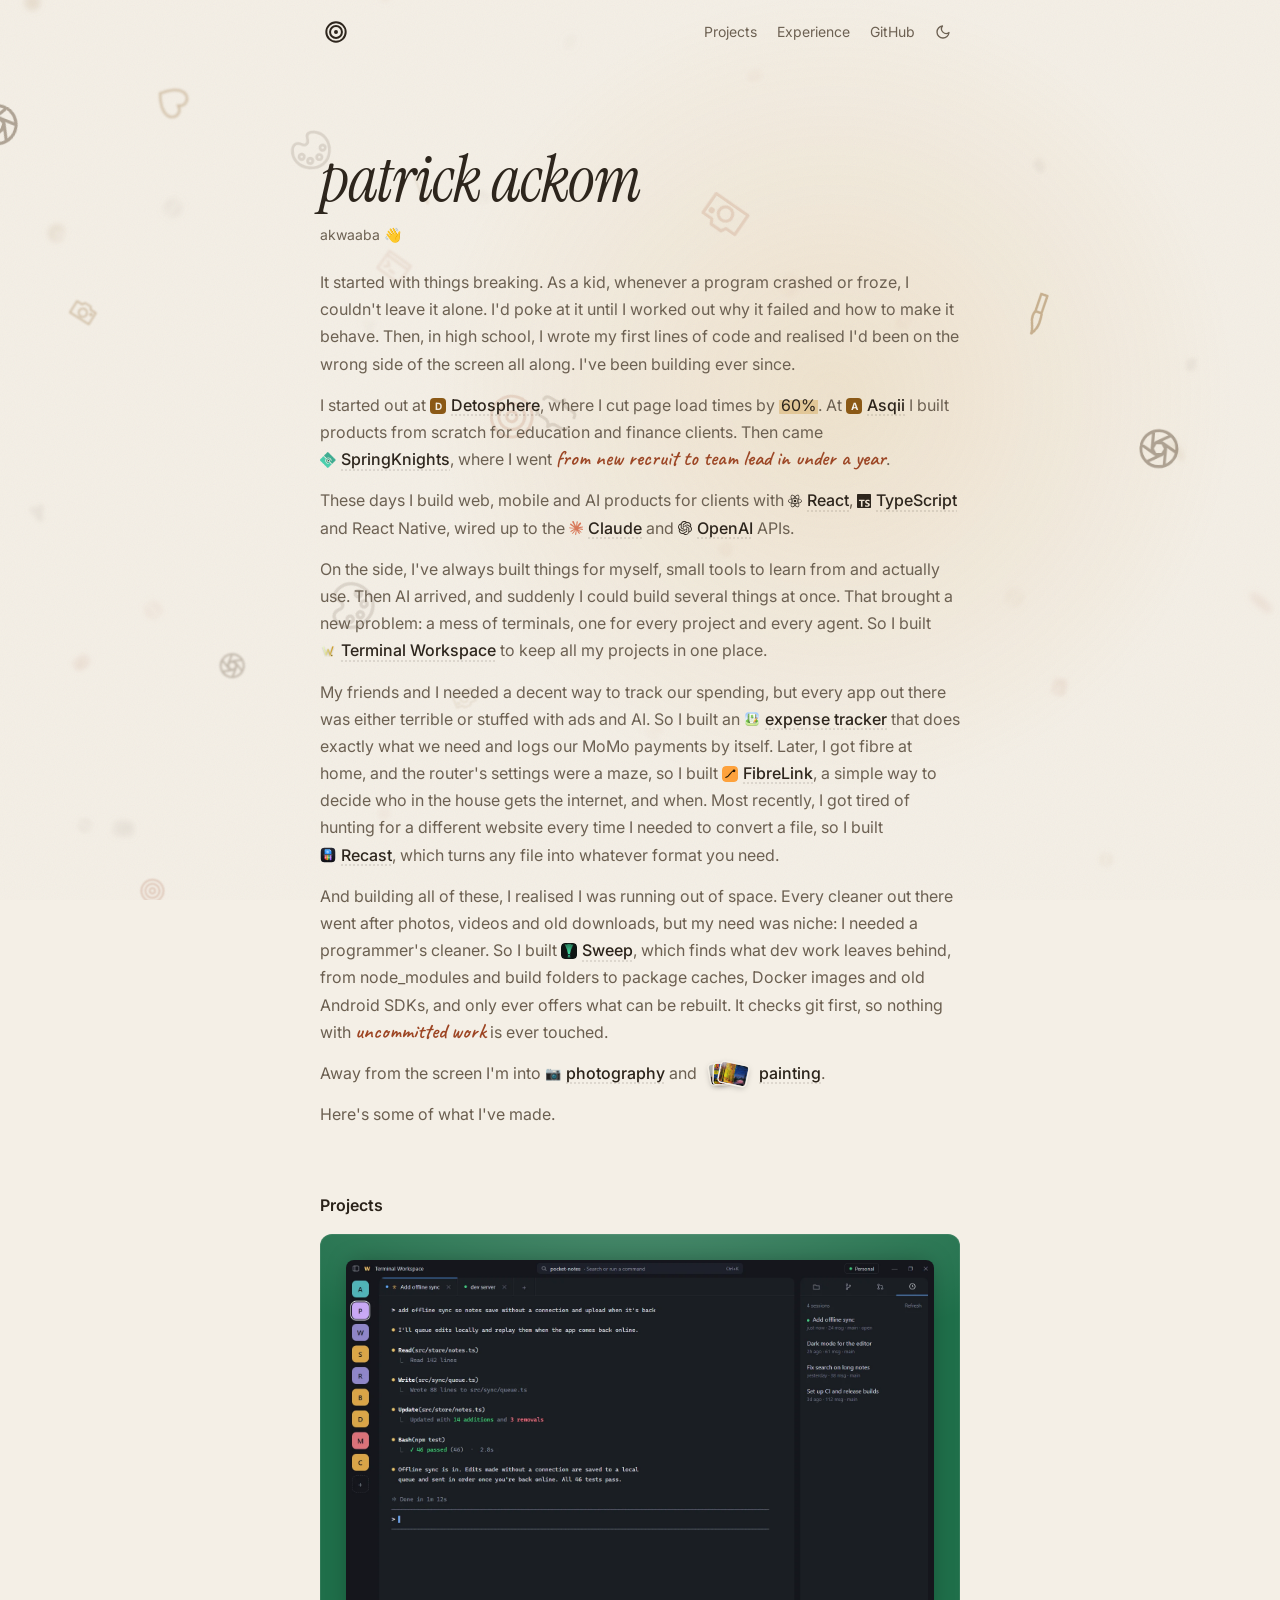
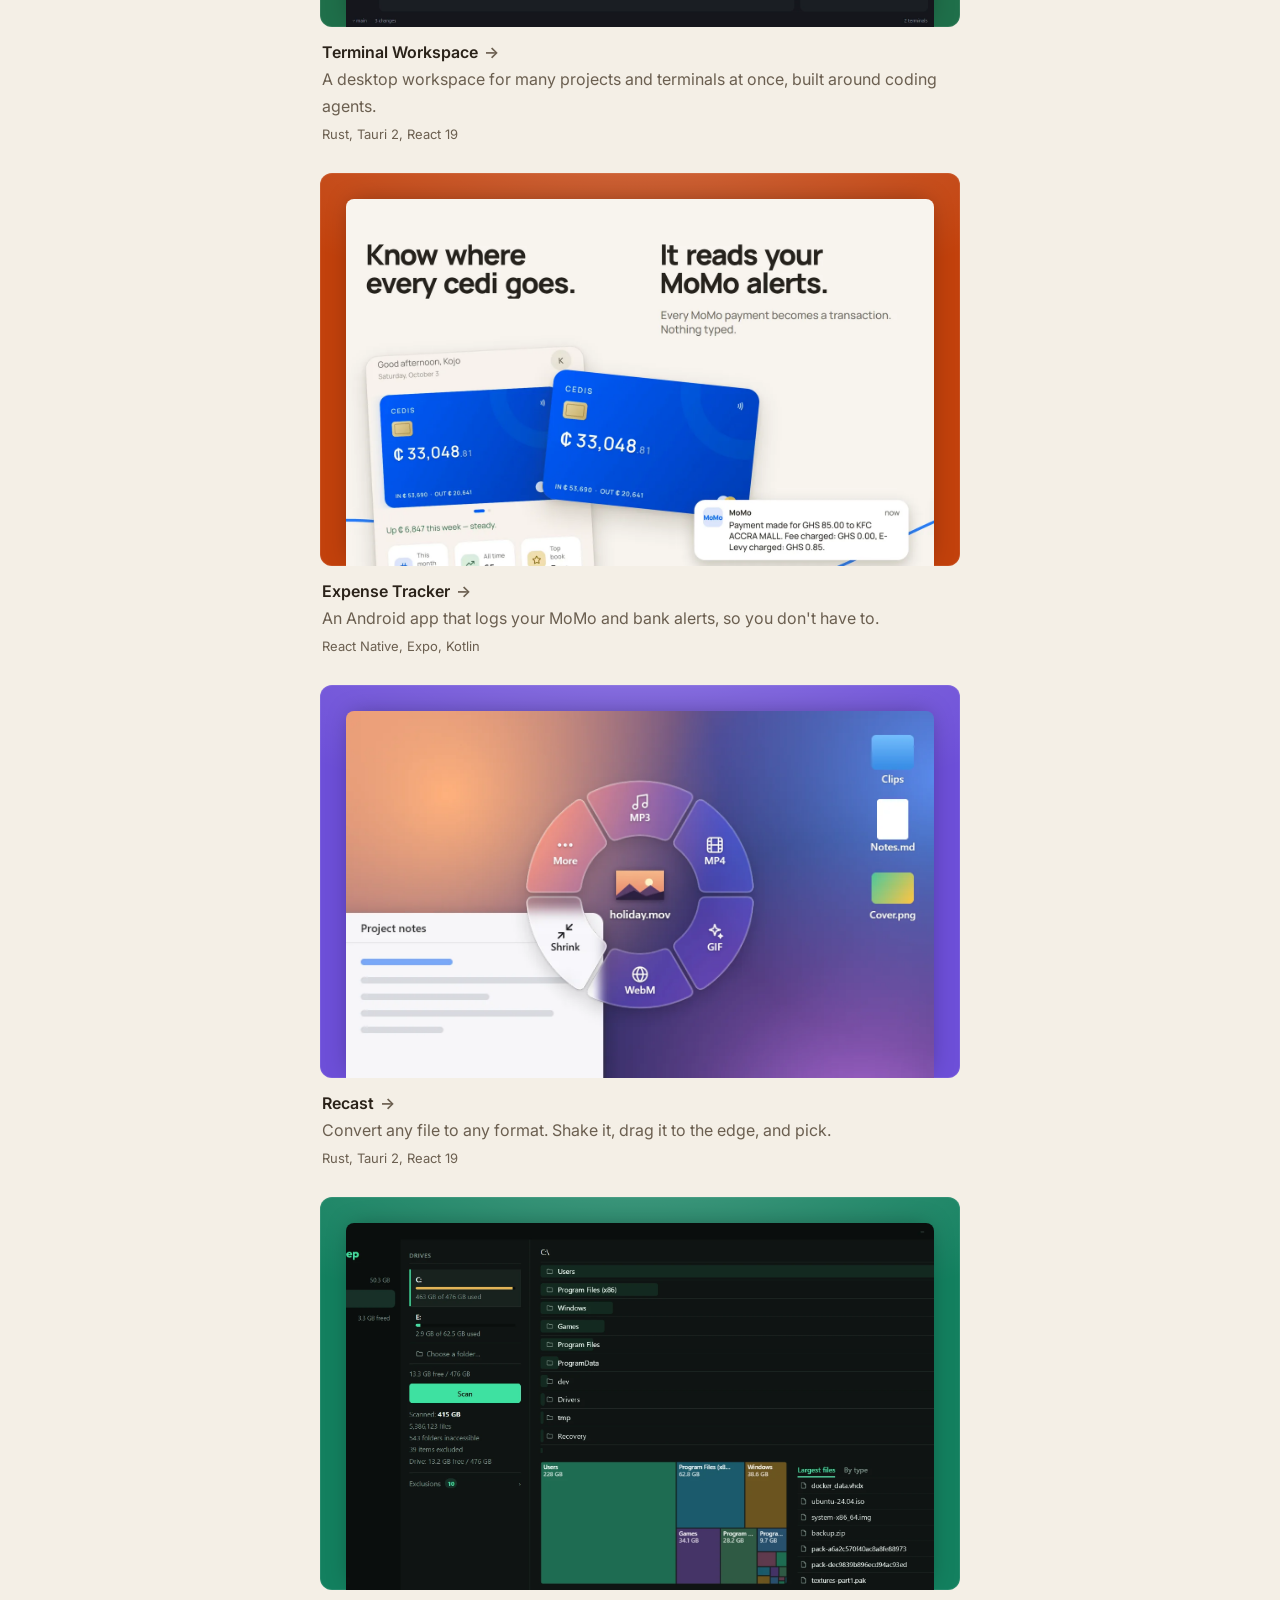
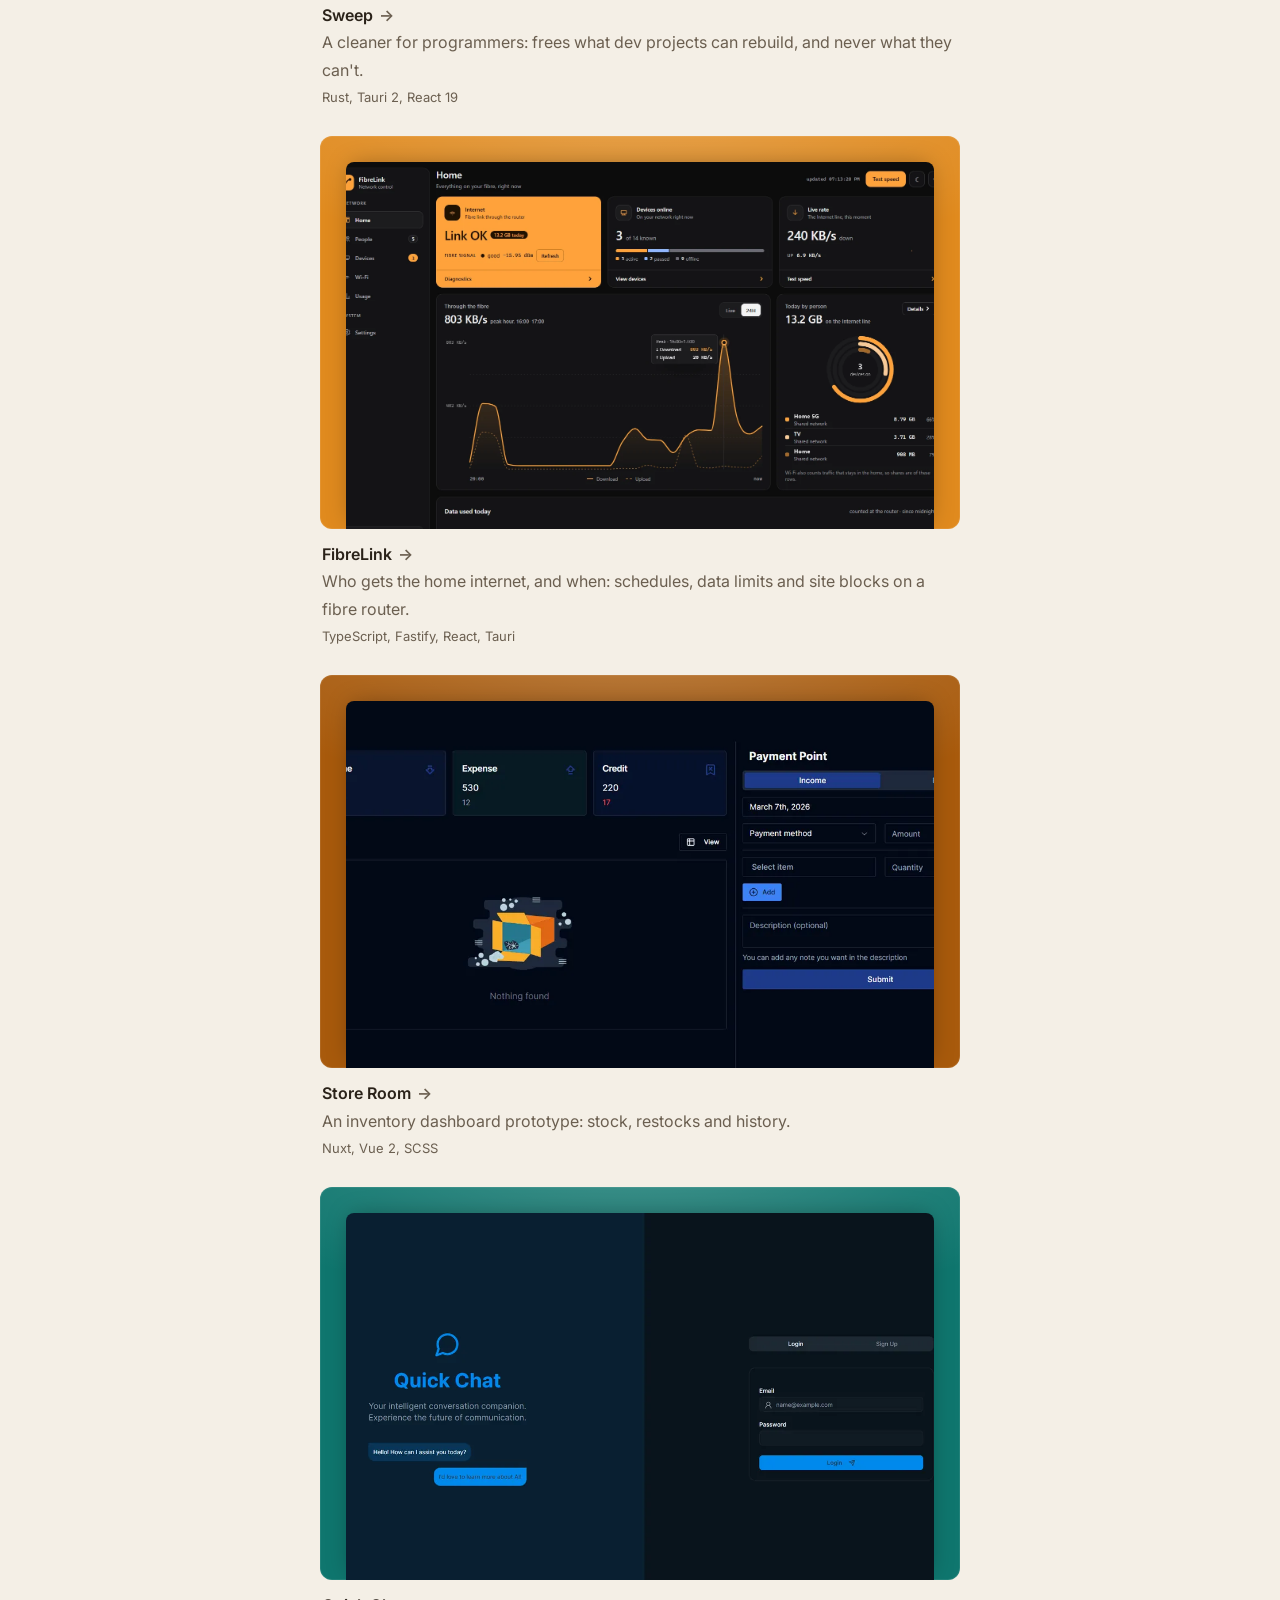
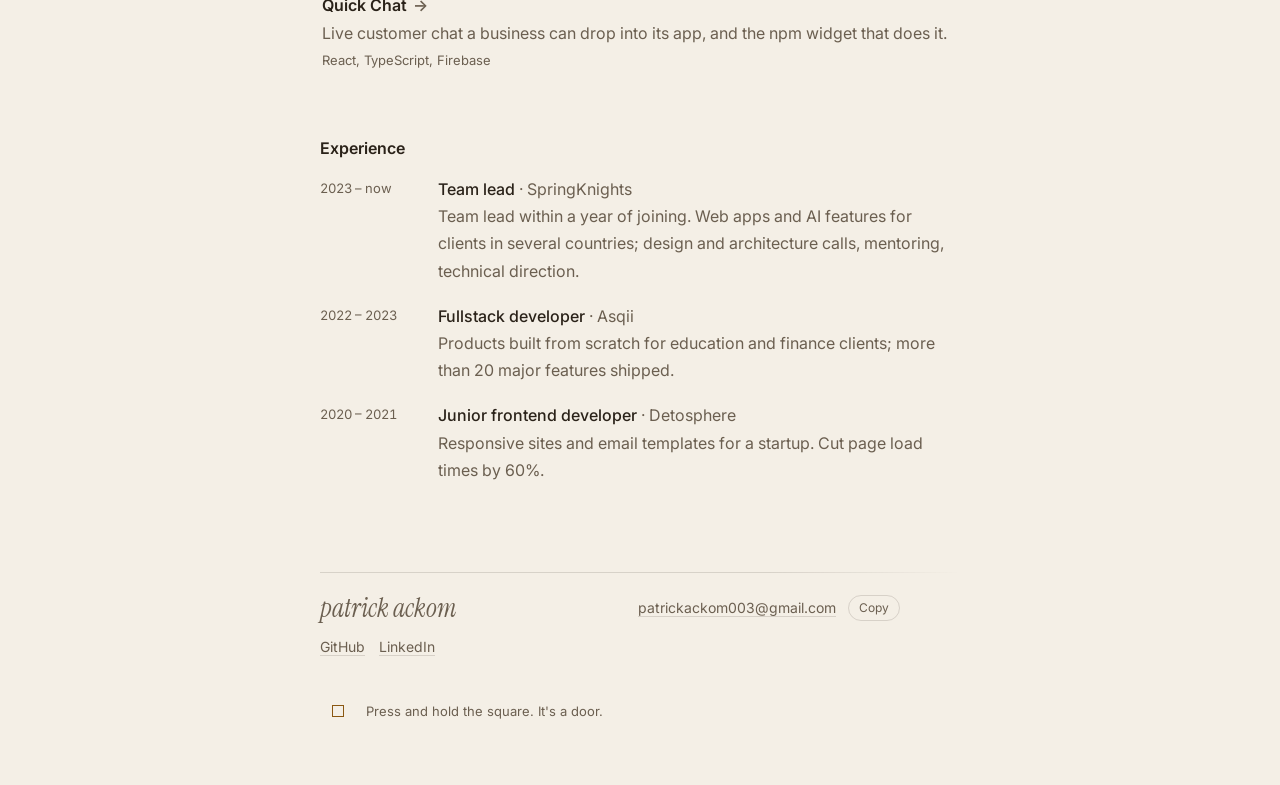
==== commit edf511c9: "feat: add Sweep (story, project card and page)" ====
--- a/index.html
+++ b/index.html
@@ -121,6 +121,16 @@
                     which turns any file into whatever format you need.
                 </p>
                 <p>
+                    And building all of these, I realised I was running out of space. Every cleaner out
+                    there went after photos, videos and old downloads, but my need was niche: I needed a
+                    programmer's cleaner. So I built
+                    <a class="chip" href="/projects/sweep/"><span class="chip-ico chip-ico--img" style="--icon: url(/img/logos/sweep.svg)" aria-hidden="true"></span>Sweep</a>,
+                    which finds what dev work leaves behind, from node_modules and build folders
+                    to package caches, Docker images and old Android SDKs, and only ever offers what can be
+                    rebuilt. It checks git first, so nothing with <span class="hand">uncommitted work</span>
+                    is ever touched.
+                </p>
+                <p>
                     Away from the screen I'm into
                     <span class="chip"><span class="chip-ico chip-ico--emoji" aria-hidden="true">📷</span>photography</span>
                     and
@@ -166,6 +176,16 @@
                             <div class="card-meta">
                                 <h3 class="card-title">Recast <span class="arrow" aria-hidden="true">→</span></h3>
                                 <p class="card-line">Convert any file to any format. Shake it, drag it to the edge, and pick.</p>
+                                <p class="card-stack">Rust, Tauri 2, React 19</p>
+                            </div>
+                        </a>
+                        <a class="card" href="/projects/sweep/" style="--card: #13805f">
+                            <div class="card-frame">
+                                <img class="card-shot" src="/img/sweep.webp" alt="" width="1906" height="1023" loading="lazy" />
+                            </div>
+                            <div class="card-meta">
+                                <h3 class="card-title">Sweep <span class="arrow" aria-hidden="true">→</span></h3>
+                                <p class="card-line">A cleaner for programmers: frees what dev projects can rebuild, and never what they can't.</p>
                                 <p class="card-stack">Rust, Tauri 2, React 19</p>
                             </div>
                         </a>
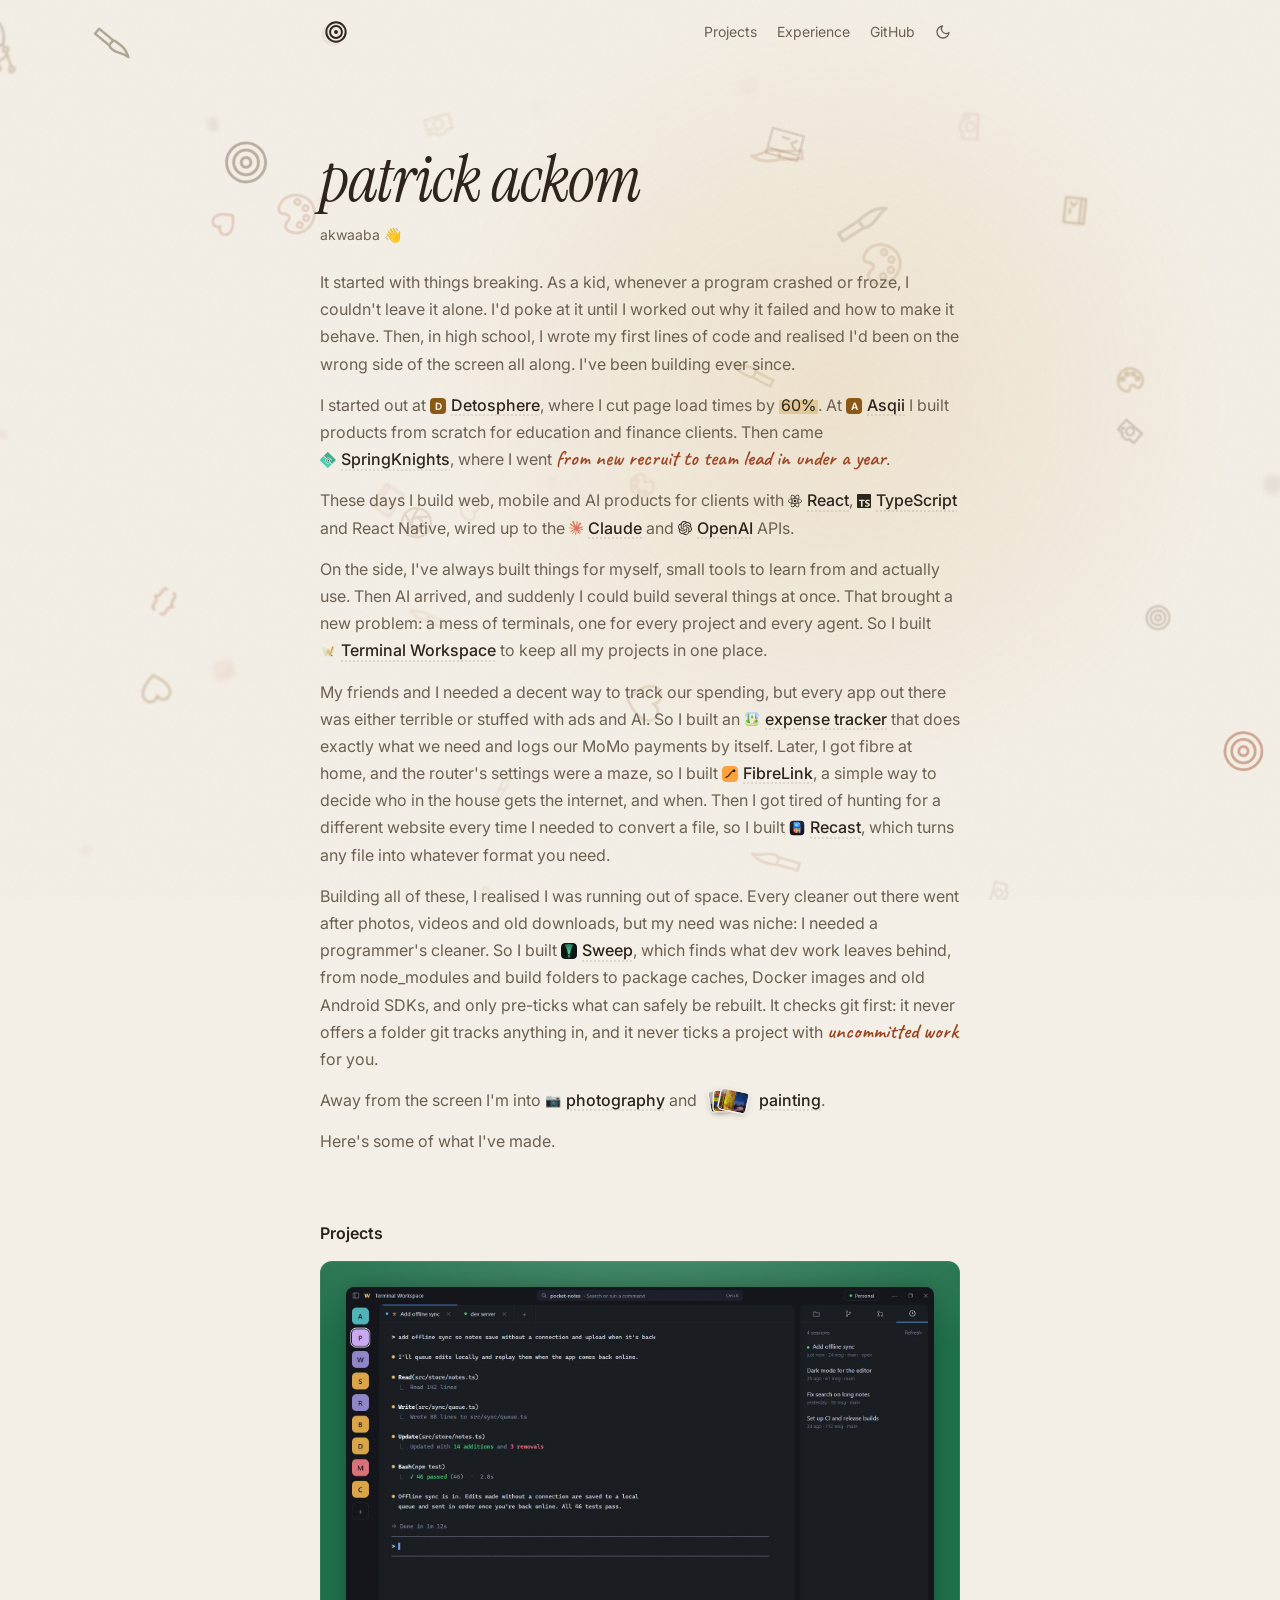
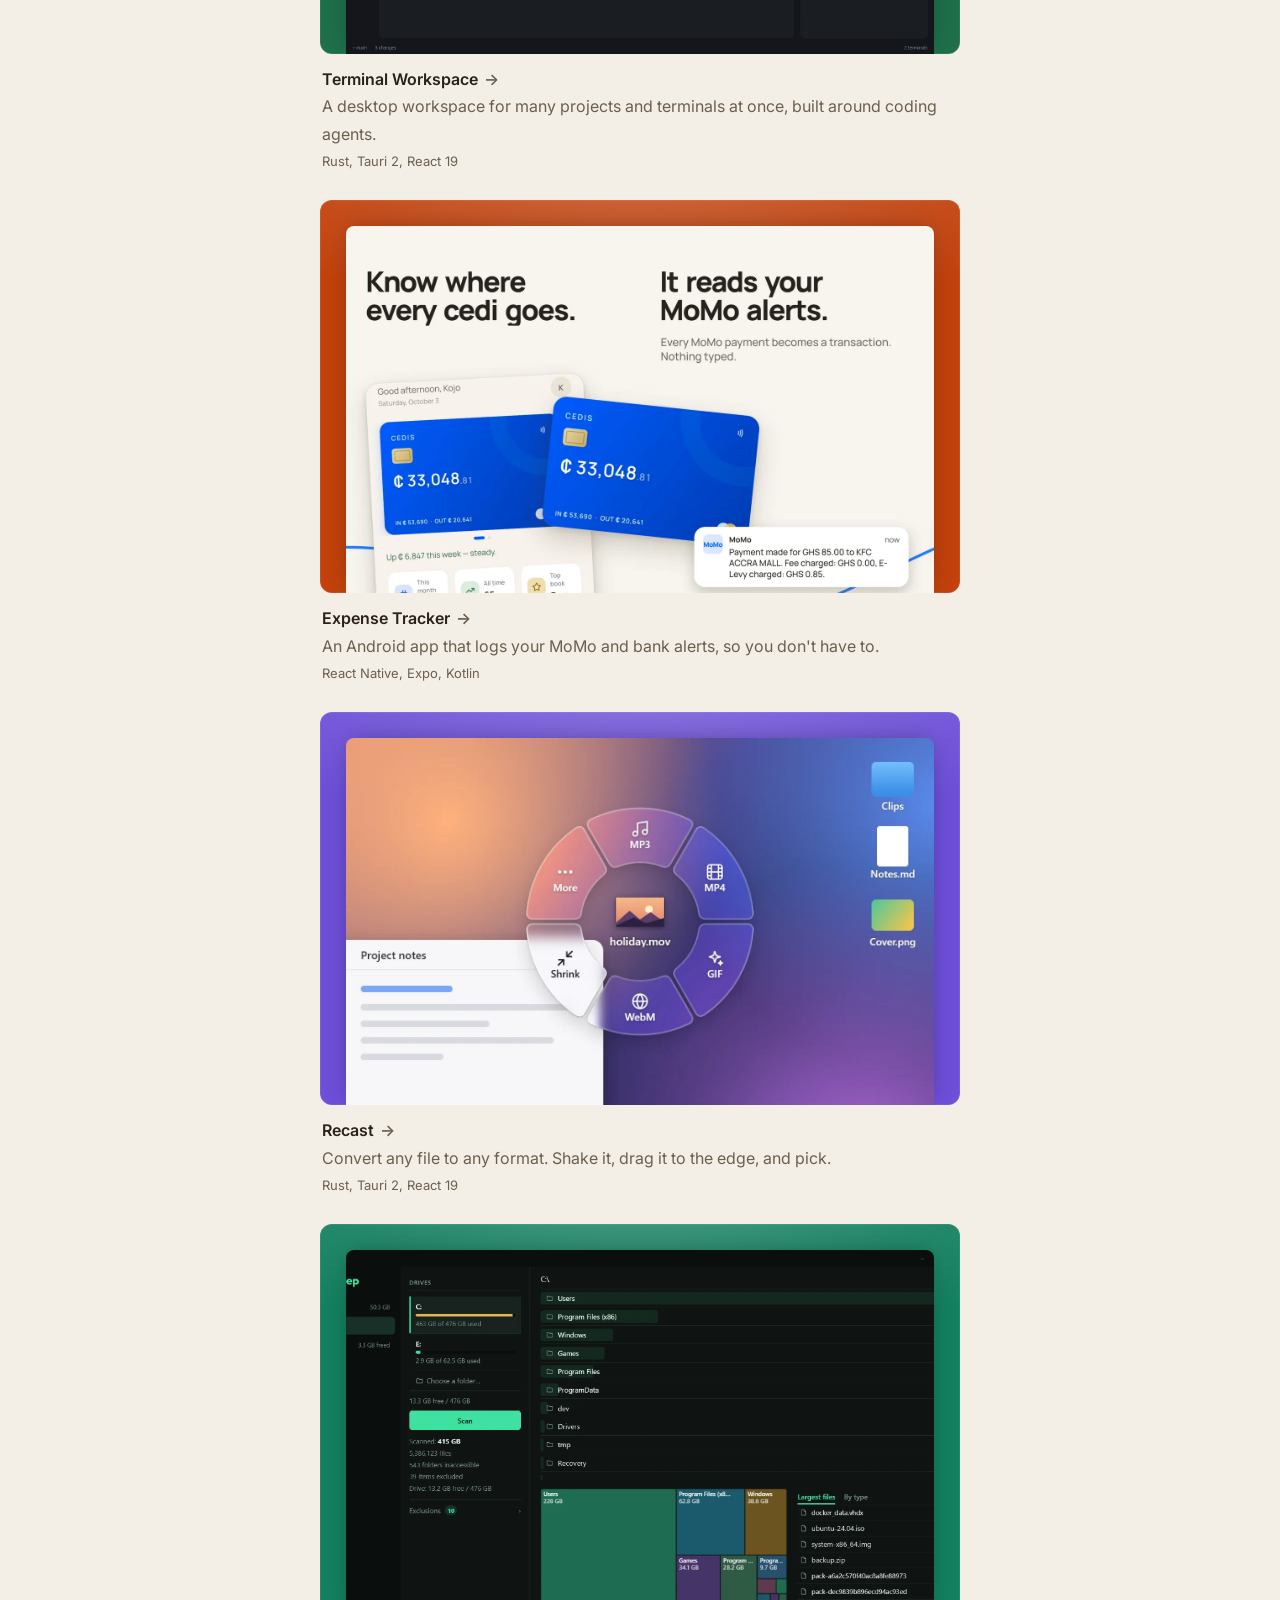
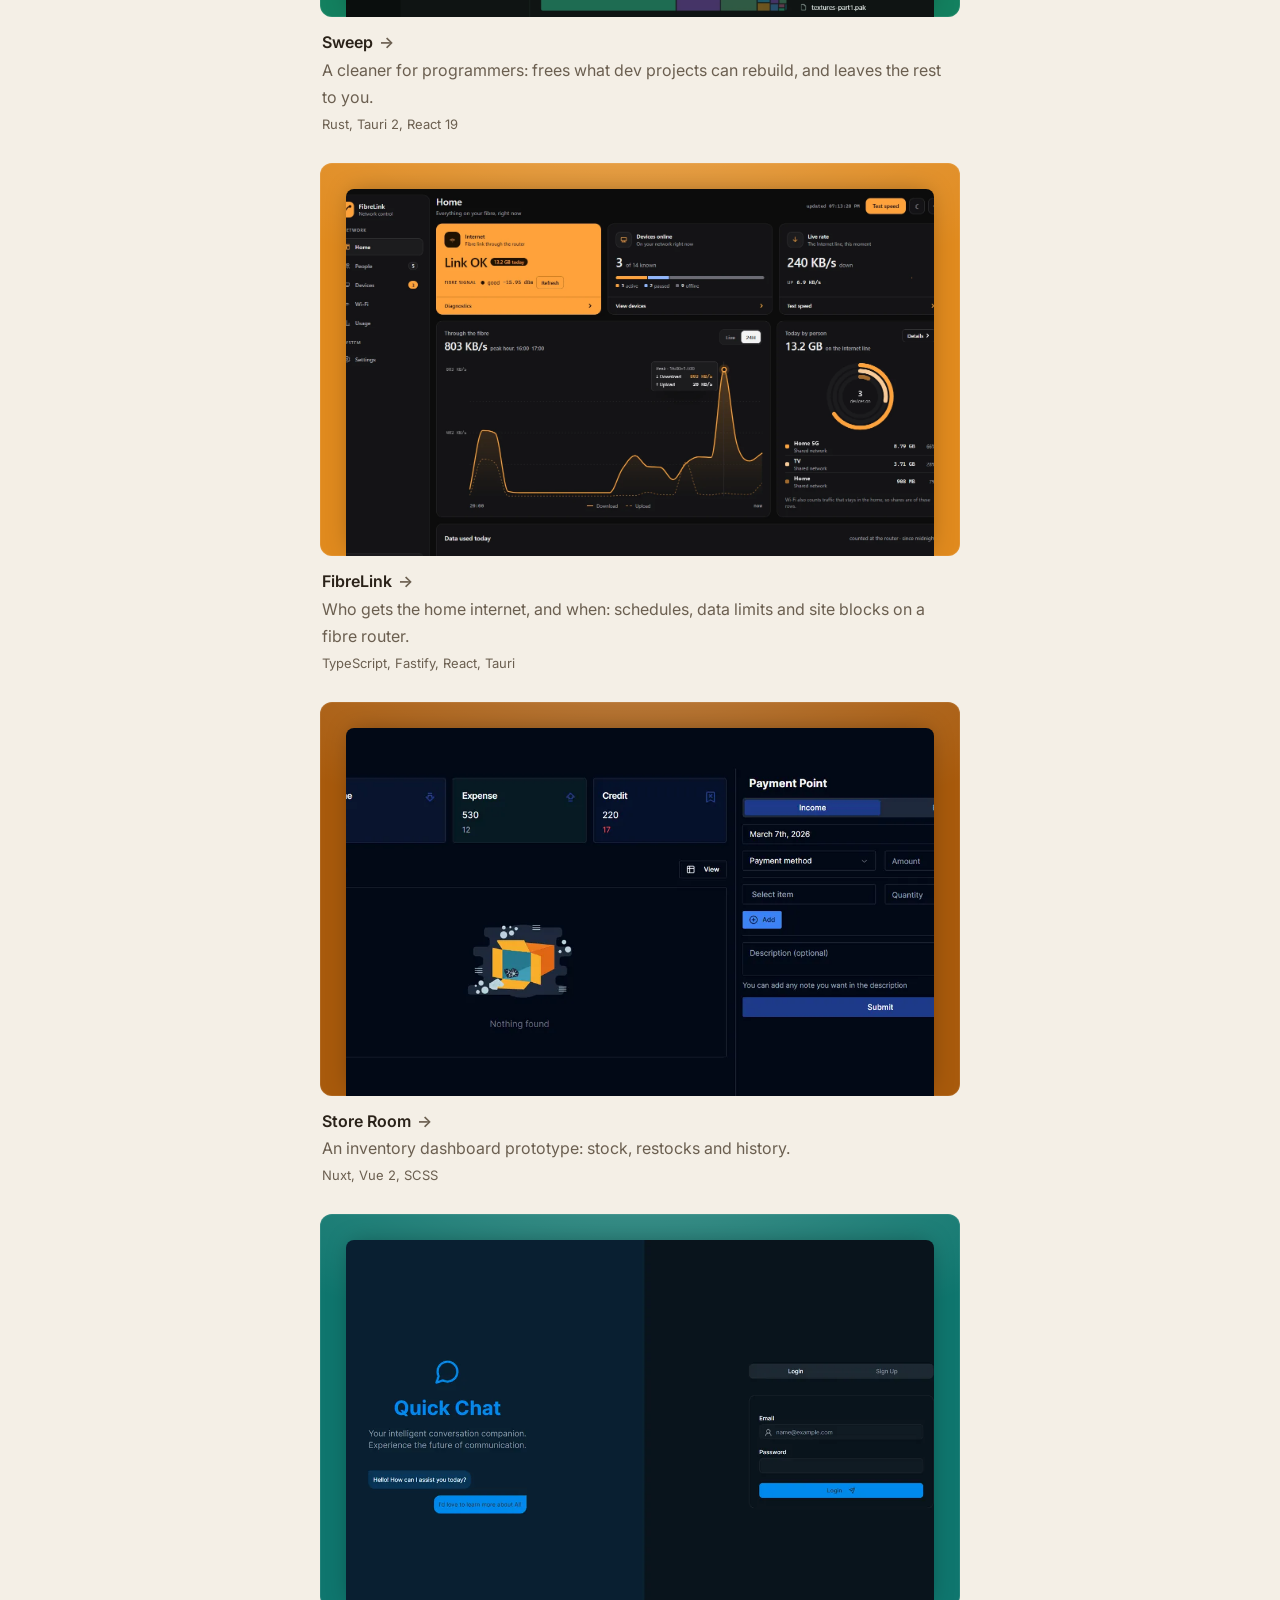
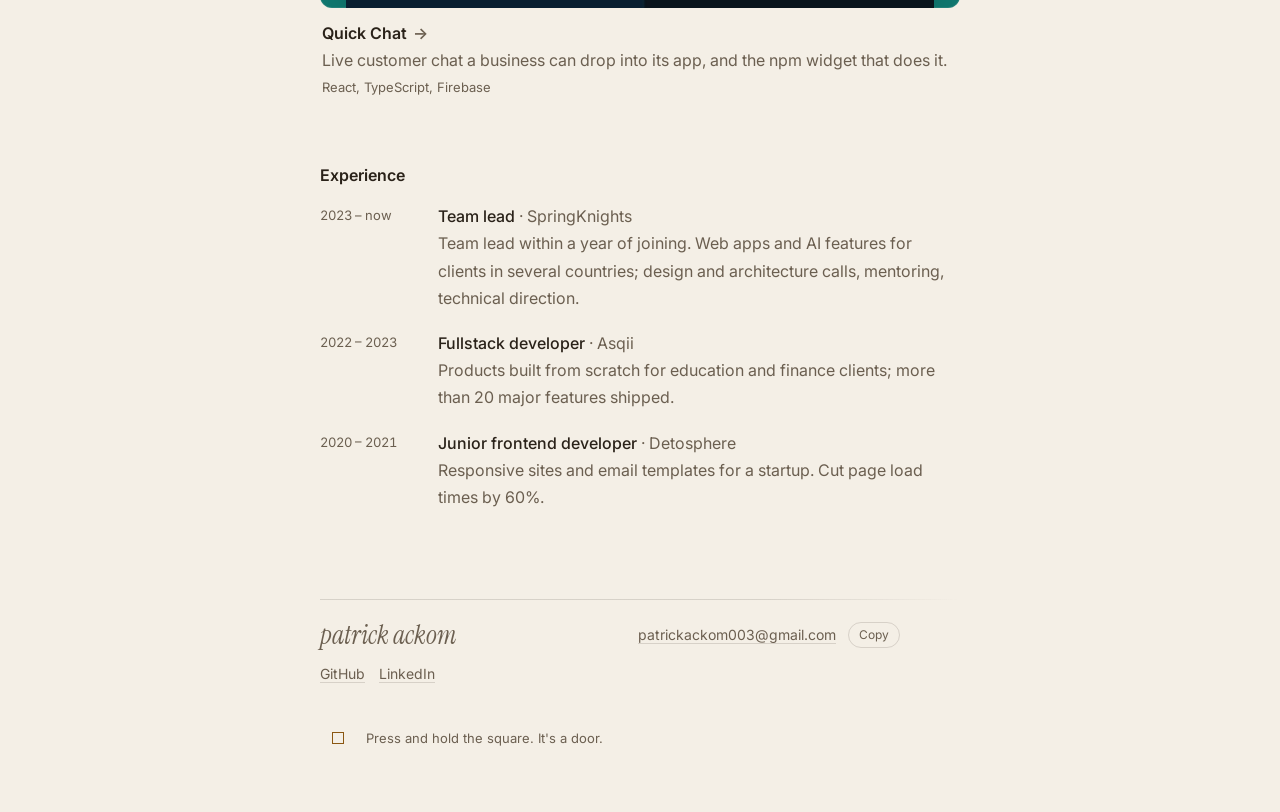
==== commit c82f5372: "fix: Sweep copy matches what it actually does" ====
--- a/index.html
+++ b/index.html
@@ -115,20 +115,20 @@
                     that does exactly what we need and logs our MoMo payments by itself. Later, I got fibre
                     at home, and the router's settings were a maze, so I built
                     <a class="chip" href="/projects/fibrelink/"><span class="chip-ico chip-ico--img" style="--icon: url(/img/logos/fibrelink.svg)" aria-hidden="true"></span>FibreLink</a>,
-                    a simple way to decide who in the house gets the internet, and when. Most recently, I got
+                    a simple way to decide who in the house gets the internet, and when. Then I got
                     tired of hunting for a different website every time I needed to convert a file, so I built
                     <a class="chip" href="/projects/recast/"><span class="chip-ico chip-ico--img" style="--icon: url(/img/logos/recast.svg)" aria-hidden="true"></span>Recast</a>,
                     which turns any file into whatever format you need.
                 </p>
                 <p>
-                    And building all of these, I realised I was running out of space. Every cleaner out
+                    Building all of these, I realised I was running out of space. Every cleaner out
                     there went after photos, videos and old downloads, but my need was niche: I needed a
                     programmer's cleaner. So I built
                     <a class="chip" href="/projects/sweep/"><span class="chip-ico chip-ico--img" style="--icon: url(/img/logos/sweep.svg)" aria-hidden="true"></span>Sweep</a>,
                     which finds what dev work leaves behind, from node_modules and build folders
-                    to package caches, Docker images and old Android SDKs, and only ever offers what can be
-                    rebuilt. It checks git first, so nothing with <span class="hand">uncommitted work</span>
-                    is ever touched.
+                    to package caches, Docker images and old Android SDKs, and only pre-ticks what can safely
+                    be rebuilt. It checks git first: it never offers a folder git tracks anything in, and it
+                    never ticks a project with <span class="hand">uncommitted work</span> for you.
                 </p>
                 <p>
                     Away from the screen I'm into
@@ -185,7 +185,7 @@
                             </div>
                             <div class="card-meta">
                                 <h3 class="card-title">Sweep <span class="arrow" aria-hidden="true">→</span></h3>
-                                <p class="card-line">A cleaner for programmers: frees what dev projects can rebuild, and never what they can't.</p>
+                                <p class="card-line">A cleaner for programmers: frees what dev projects can rebuild, and leaves the rest to you.</p>
                                 <p class="card-stack">Rust, Tauri 2, React 19</p>
                             </div>
                         </a>
